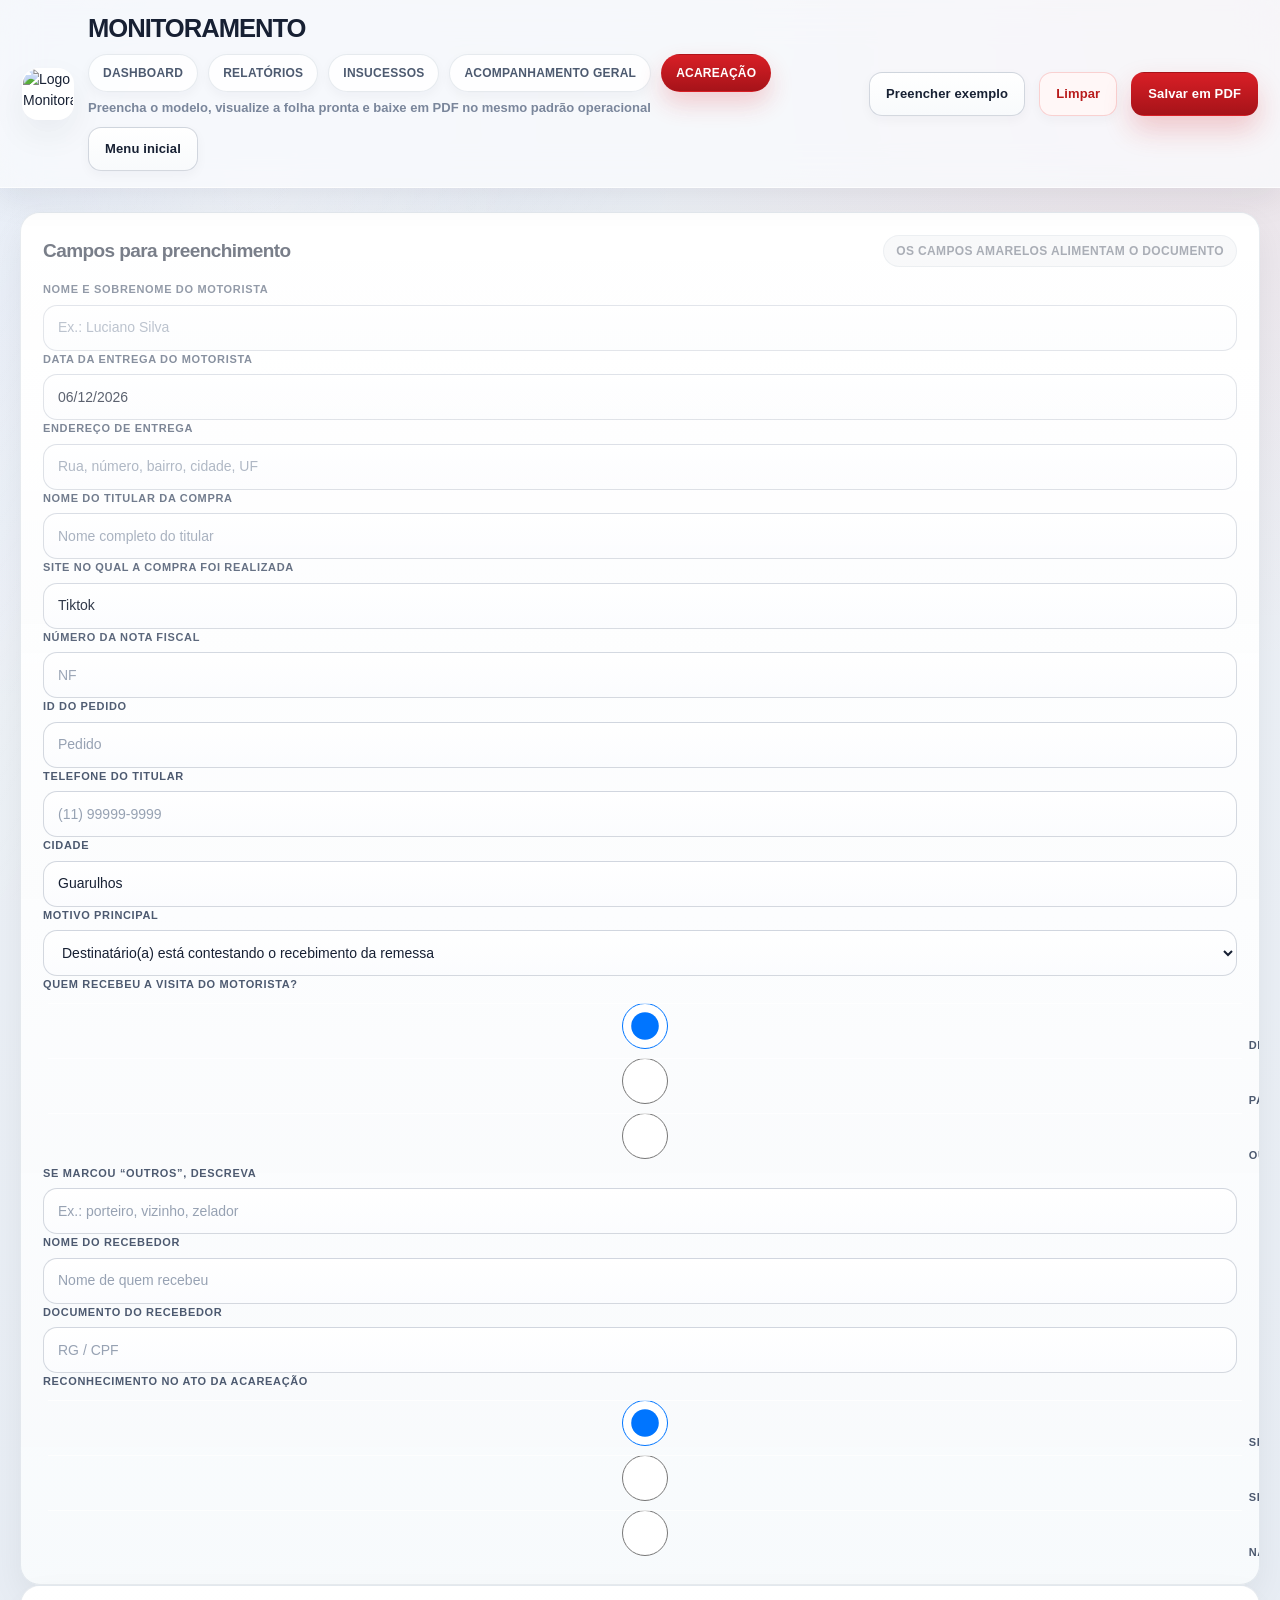
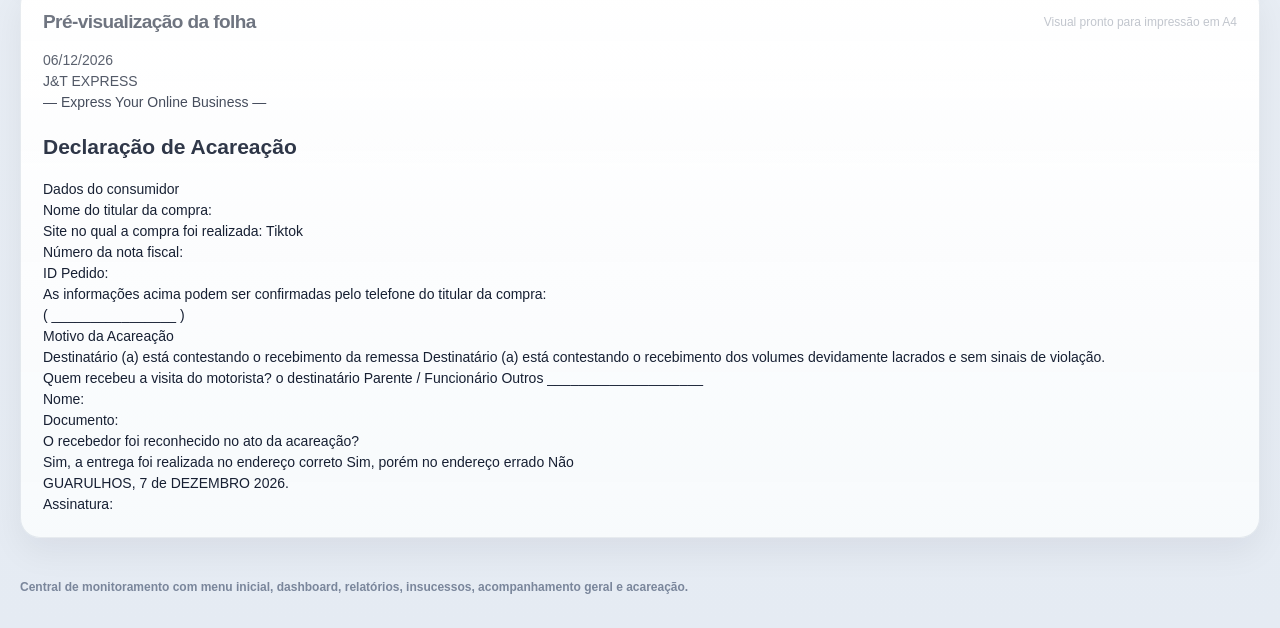
==== pages/acareacao.html @ 63361291 "Add files via upload" ====
<!DOCTYPE html>
<html lang="pt-BR">
<head>
  <meta charset="UTF-8" />
  <meta name="viewport" content="width=device-width, initial-scale=1.0" />
  <meta name="description" content="Preenchimento e exportação da declaração de acareação em PDF." />
  <title>Acareação | Monitoramento de Entregas SP</title>
  <link rel="stylesheet" href="../assets/css/style.css" />
  <script defer src="https://cdnjs.cloudflare.com/ajax/libs/html2canvas/1.4.1/html2canvas.min.js"></script>
  <script defer src="https://cdnjs.cloudflare.com/ajax/libs/jspdf/2.5.1/jspdf.umd.min.js"></script>
  <script defer src="../assets/js/core/config.js"></script>
  <script defer src="../assets/js/core/runtime.js"></script>
  <script defer src="../assets/js/modules/acareacao.js"></script>
</head>
<body data-page="acareacao">
  <header class="topbar">
    <div class="topbar-left brand-media">
      <img src="../assets/img/logo-monitoramento.png" alt="Logo Monitoramento" class="brand-logo-img" />
      <div>
        <h1 class="page-title">MONITORAMENTO</h1>
        <div class="tabs">
          <a href="./dashboard.html" class="tab-btn">Dashboard</a>
          <a href="./relatorios.html" class="tab-btn">Relatórios</a>
          <a href="./insucessos.html" class="tab-btn">Insucessos</a>
          <a href="./acompanhamento-geral.html" class="tab-btn">Acompanhamento Geral</a>
          <a href="./acareacao.html" class="tab-btn active">Acareação</a>
        </div>
        <p class="page-subtitle">Preencha o modelo, visualize a folha pronta e baixe em PDF no mesmo padrão operacional</p>
        <div class="header-quick-links"><a href="../index.html" class="btn-secondary header-home-link">Menu inicial</a></div>
      </div>
    </div>

    <div class="topbar-right">
      <button id="fillExampleBtn" class="btn-secondary" type="button">Preencher exemplo</button>
      <button id="clearAcareacaoBtn" class="btn-secondary btn-danger-soft" type="button">Limpar</button>
      <button id="savePdfBtn" class="btn-primary" type="button">Salvar em PDF</button>
    </div>
  </header>

  <main class="container acareacao-layout">
    <section class="card acareacao-form-card">
      <div class="section-header">
        <h3>Campos para preenchimento</h3>
        <span class="badge badge-neutral">Os campos amarelos alimentam o documento</span>
      </div>
      <div id="appMessage" class="message-box" aria-live="polite"></div>

      <div class="acareacao-form-grid">
        <div class="field-inline field-block">
          <label for="motoristaNome">Nome e sobrenome do motorista</label>
          <input id="motoristaNome" type="text" placeholder="Ex.: Luciano Silva" />
        </div>

        <div class="field-inline field-block">
          <label for="dataEntrega">Data da entrega do motorista</label>
          <input id="dataEntrega" type="text" placeholder="Ex.: 20/04/2026" inputmode="numeric" />
        </div>

        <div class="field-inline field-block field-span-2">
          <label for="enderecoEntrega">Endereço de entrega</label>
          <input id="enderecoEntrega" type="text" placeholder="Rua, número, bairro, cidade, UF" />
        </div>

        <div class="field-inline field-block field-span-2">
          <label for="titularCompra">Nome do titular da compra</label>
          <input id="titularCompra" type="text" placeholder="Nome completo do titular" />
        </div>

        <div class="field-inline field-block field-span-2">
          <label for="siteCompra">Site no qual a compra foi realizada</label>
          <input id="siteCompra" type="text" value="Tiktok" placeholder="Ex.: shein.com / mercado livre / site próprio" />
        </div>

        <div class="field-inline field-block">
          <label for="notaFiscal">Número da nota fiscal</label>
          <input id="notaFiscal" type="text" placeholder="NF" />
        </div>

        <div class="field-inline field-block">
          <label for="idPedido">ID do pedido</label>
          <input id="idPedido" type="text" placeholder="Pedido" />
        </div>

        <div class="field-inline field-block">
          <label for="telefoneTitular">Telefone do titular</label>
          <input id="telefoneTitular" type="text" placeholder="(11) 99999-9999" />
        </div>

        <div class="field-inline field-block">
          <label for="cidade">Cidade</label>
          <input id="cidade" type="text" value="Guarulhos" />
        </div>

        <div class="field-inline field-block">
          <label for="motivoPrincipal">Motivo principal</label>
          <select id="motivoPrincipal">
            <option value="contestando-remessa">Destinatário(a) está contestando o recebimento da remessa</option>
            <option value="contestando-lacre">Destinatário(a) está contestando o recebimento dos volumes devidamente lacrados e sem sinais de violação</option>
          </select>
        </div>

        <div class="field-inline field-block field-span-2">
          <label for="quemRecebeu">Quem recebeu a visita do motorista?</label>
          <div class="choice-row">
            <label><input type="radio" name="quemRecebeu" value="destinatario" checked /> Destinatário</label>
            <label><input type="radio" name="quemRecebeu" value="parente-funcionario" /> Parente / Funcionário</label>
            <label><input type="radio" name="quemRecebeu" value="outros" /> Outros</label>
          </div>
        </div>

        <div class="field-inline field-block field-span-2">
          <label for="outrosRecebedor">Se marcou “Outros”, descreva</label>
          <input id="outrosRecebedor" type="text" placeholder="Ex.: porteiro, vizinho, zelador" />
        </div>

        <div class="field-inline field-block">
          <label for="recebedorNome">Nome do recebedor</label>
          <input id="recebedorNome" type="text" placeholder="Nome de quem recebeu" />
        </div>

        <div class="field-inline field-block">
          <label for="recebedorDocumento">Documento do recebedor</label>
          <input id="recebedorDocumento" type="text" placeholder="RG / CPF" />
        </div>

        <div class="field-inline field-block field-span-2">
          <label for="reconhecimento">Reconhecimento no ato da acareação</label>
          <div class="choice-row choice-row-stacked">
            <label><input type="radio" name="reconhecimento" value="endereco-correto" checked /> Sim, a entrega foi realizada no endereço correto</label>
            <label><input type="radio" name="reconhecimento" value="endereco-errado" /> Sim, porém no endereço errado</label>
            <label><input type="radio" name="reconhecimento" value="nao" /> Não</label>
          </div>
        </div>
      </div>
    </section>

    <section class="card acareacao-preview-card">
      <div class="section-header">
        <h3>Pré-visualização da folha</h3>
        <span class="text-soft">Visual pronto para impressão em A4</span>
      </div>

      <div class="acareacao-sheet-wrap">
        <div id="acareacaoPrintArea" class="acareacao-print-area">
          <div class="ac-top-strip">
            <div class="ac-top-left">
              <div class="ac-top-driver-line">
                <span id="previewMotoristaNome">&nbsp;</span>
              </div>
              <div class="ac-top-date">
                <span id="previewDataEntrega">&nbsp;</span>
              </div>
            </div>

            <div class="ac-top-right">
              <div class="ac-top-address-line">
                <span id="previewEnderecoEntrega">&nbsp;</span>
              </div>
            </div>
          </div>

          <article id="acareacaoSheet" class="acareacao-sheet">
            <div class="jt-brand-sheet">
              <div class="jt-logo-line">J&amp;T <span>EXPRESS</span></div>
              <div class="jt-tagline">— Express Your Online Business —</div>
            </div>

            <h2 class="sheet-title">Declaração de Acareação</h2>

            <section class="sheet-block">
              <div class="sheet-block-title">Dados do consumidor</div>

              <div class="sheet-row fill-row">
                <span class="label">Nome do titular da compra:</span>
                <span class="fill-value" id="previewTitularCompra"></span>
              </div>

              <div class="sheet-row fill-row">
                <span class="label">Site no qual a compra foi realizada:</span>
                <span class="fill-value" id="previewSiteCompra"></span>
              </div>

              <div class="sheet-row split-row">
                <div class="split-item fill-row compact-row">
                  <span class="label">Número da nota fiscal:</span>
                  <span class="fill-value" id="previewNotaFiscal"></span>
                </div>
                <div class="split-item fill-row compact-row">
                  <span class="label">ID Pedido:</span>
                  <span class="fill-value" id="previewIdPedido"></span>
                </div>
              </div>

              <div class="sheet-row phone-block">
                <div class="label">As informações acima podem ser confirmadas pelo telefone do titular da compra:</div>
                <div class="phone-line">( <span id="previewTelefoneTitular"></span> )</div>
              </div>
            </section>

            <section class="sheet-block">
              <div class="sheet-block-title">Motivo da Acareação</div>

              <label class="sheet-checkline"><span class="sheet-checkbox" id="checkMotivoRemessa"></span> Destinatário (a) está contestando o recebimento da remessa</label>
              <label class="sheet-checkline"><span class="sheet-checkbox" id="checkMotivoLacre"></span> Destinatário (a) está contestando o recebimento dos volumes devidamente lacrados e sem sinais de violação.</label>

              <div class="sheet-row who-row">
                <span class="label">Quem recebeu a visita do motorista?</span>
                <label class="inline-option"><span class="sheet-checkbox" id="checkDestinatario"></span> o destinatário</label>
                <label class="inline-option"><span class="sheet-checkbox" id="checkParente"></span> Parente / Funcionário</label>
                <label class="inline-option"><span class="sheet-checkbox" id="checkOutros"></span> Outros</label>
                <span class="inline-fill" id="previewOutrosRecebedor"></span>
              </div>

              <div class="sheet-row split-row split-row-wide">
                <div class="split-item fill-row compact-row">
                  <span class="label strong">Nome:</span>
                  <span class="fill-value" id="previewRecebedorNome"></span>
                </div>
                <div class="split-item fill-row compact-row">
                  <span class="label strong">Documento:</span>
                  <span class="fill-value" id="previewRecebedorDocumento"></span>
                </div>
              </div>

              <div class="sheet-row recognize-row">
                <div class="label">O recebedor foi reconhecido no ato da acareação?</div>
                <div class="recognize-options">
                  <label class="inline-option"><span class="sheet-checkbox" id="checkReconhecidoCorreto"></span> Sim, a entrega foi realizada no endereço correto</label>
                  <label class="inline-option"><span class="sheet-checkbox" id="checkReconhecidoErrado"></span> Sim, porém no endereço errado</label>
                  <label class="inline-option"><span class="sheet-checkbox" id="checkReconhecidoNao"></span> Não</label>
                </div>
              </div>
            </section>

            <section class="sheet-date-sign-block">
              <div class="date-row-main">
                <span id="previewCidade">GUARULHOS</span>, <span id="previewDia"></span> de <span id="previewMes"></span> <span id="previewAno"></span>.
              </div>
            </section>

            <section class="sheet-signature-block">
              <div class="label strong">Assinatura:</div>
              <div class="signature-space"></div>
            </section>
          </article>
        </div>
      </div>
    </section>
  </main>

  <div class="page-shell-footer">Central de monitoramento com menu inicial, dashboard, relatórios, insucessos, acompanhamento geral e acareação.</div>
</body>
</html>
---- assets/css/style.css ----
:root {
  color-scheme: light;

  --bg-app: #eef2f7;
  --bg-app-deep: #e5ebf3;
  --bg-surface: rgba(255, 255, 255, 0.96);
  --bg-surface-strong: #ffffff;
  --bg-soft: #f6f8fb;
  --bg-soft-alt: #edf2f7;
  --bg-hover: #fff5f5;

  --red: #d81f26;
  --red-dark: #a61319;
  --red-soft: #fff3f4;
  --red-line: rgba(216, 31, 38, 0.18);

  --green: #16a34a;
  --green-dark: #166534;
  --green-soft: #eefbf3;

  --yellow: #f59e0b;
  --yellow-dark: #b45309;
  --yellow-soft: #fff8e8;

  --blue: #2563eb;
  --blue-dark: #1d4ed8;
  --blue-soft: #eff6ff;

  --text: #172033;
  --text-soft: #4d5a70;
  --text-muted: #7a869b;
  --text-strong: #273244;

  --border: rgba(148, 163, 184, 0.22);
  --border-strong: rgba(100, 116, 139, 0.28);
  --border-soft: rgba(148, 163, 184, 0.16);
  --border-table: rgba(226, 232, 240, 0.9);

  --ok: #16a34a;
  --warn: #d97706;
  --bad: #dc2626;

  --shadow-xs: 0 4px 12px rgba(15, 23, 42, 0.04);
  --shadow-sm: 0 14px 34px rgba(15, 23, 42, 0.06);
  --shadow-md: 0 24px 48px rgba(15, 23, 42, 0.10);
  --shadow-lg: 0 34px 72px rgba(15, 23, 42, 0.14);

  --radius-xs: 10px;
  --radius-sm: 14px;
  --radius: 20px;
  --radius-lg: 28px;

  --space: 8px;

  --font-body: "Segoe UI Variable Text", "Aptos", "Segoe UI", sans-serif;
  --font-display: "Bahnschrift SemiBold", "Segoe UI Variable Display", "Segoe UI", sans-serif;
}

*,
*::before,
*::after {
  box-sizing: border-box;
}

html,
body {
  margin: 0;
  padding: 0;
  min-height: 100%;
}

html {
  scroll-behavior: smooth;
}

body {
  position: relative;
  font-family: var(--font-body);
  color: var(--text);
  font-size: 14px;
  line-height: 1.5;
  text-rendering: optimizeLegibility;
  -webkit-font-smoothing: antialiased;
  background:
    radial-gradient(circle at top left, rgba(37, 99, 235, 0.06), transparent 28%),
    radial-gradient(circle at top right, rgba(216, 31, 38, 0.08), transparent 26%),
    linear-gradient(180deg, var(--bg-app) 0%, var(--bg-app-deep) 100%);
}

body::before {
  content: "";
  position: fixed;
  inset: 0;
  pointer-events: none;
  background:
    linear-gradient(120deg, rgba(255, 255, 255, 0.22), transparent 42%),
    radial-gradient(circle at 20% 20%, rgba(255, 255, 255, 0.35), transparent 20%);
  opacity: 0.9;
}

::selection {
  background: rgba(216, 31, 38, 0.16);
  color: var(--text);
}

img,
canvas {
  display: block;
  max-width: 100%;
}

a {
  color: inherit;
}

button,
input,
select {
  font: inherit;
}

button {
  -webkit-tap-highlight-color: transparent;
}

input[type="checkbox"] {
  accent-color: var(--red);
}

[hidden] {
  display: none !important;
}

.container {
  position: relative;
  z-index: 1;
  max-width: 1560px;
  margin: 0 auto;
  padding: 24px 20px 40px;
}

.topbar {
  position: sticky;
  top: 0;
  z-index: 50;
  display: flex;
  align-items: center;
  justify-content: space-between;
  gap: 20px;
  padding: 16px 22px;
  border-bottom: 1px solid rgba(255, 255, 255, 0.7);
  background: rgba(248, 250, 252, 0.84);
  backdrop-filter: blur(18px) saturate(150%);
  box-shadow: 0 10px 32px rgba(15, 23, 42, 0.08);
}

.topbar-left,
.topbar-right {
  display: flex;
  align-items: center;
  gap: 14px;
}

.topbar-right {
  flex-wrap: wrap;
  justify-content: flex-end;
}

.brand-mark {
  position: relative;
  isolation: isolate;
  width: 48px;
  height: 48px;
  border-radius: 16px;
  background: linear-gradient(145deg, #ef4444 0%, var(--red) 58%, var(--red-dark) 100%);
  box-shadow:
    inset 0 1px 0 rgba(255, 255, 255, 0.38),
    0 14px 28px rgba(216, 31, 38, 0.20);
}

.brand-mark.small {
  width: 40px;
  height: 40px;
  border-radius: 13px;
}

.brand-mark::before {
  content: "";
  position: absolute;
  inset: 7px;
  border-radius: inherit;
  background: linear-gradient(180deg, rgba(255, 255, 255, 0.34), rgba(255, 255, 255, 0.02));
}

.brand-mark::after {
  content: "";
  position: absolute;
  top: 8px;
  bottom: 8px;
  left: 50%;
  width: 2px;
  transform: translateX(-50%);
  border-radius: 999px;
  background: rgba(255, 255, 255, 0.9);
  box-shadow:
    -8px 0 0 rgba(255, 255, 255, 0.32),
    8px 0 0 rgba(255, 255, 255, 0.32);
}

.page-title {
  margin: 0;
  font-family: var(--font-display);
  font-size: clamp(24px, 2vw, 30px);
  line-height: 1;
  font-weight: 900;
  letter-spacing: -0.04em;
}

.page-subtitle {
  margin: 6px 0 0;
  color: var(--text-muted);
  font-size: 13px;
  font-weight: 600;
}

.tabs {
  display: flex;
  flex-wrap: wrap;
  gap: 10px;
  margin-top: 12px;
}

.tab-btn {
  display: inline-flex;
  align-items: center;
  justify-content: center;
  min-height: 38px;
  padding: 8px 14px;
  border: 1px solid var(--border);
  border-radius: 999px;
  background: rgba(255, 255, 255, 0.76);
  box-shadow: var(--shadow-xs);
  color: var(--text-soft);
  cursor: pointer;
  font-size: 12px;
  font-weight: 900;
  letter-spacing: 0.02em;
  text-decoration: none;
  text-transform: uppercase;
  transition:
    transform 0.18s ease,
    border-color 0.18s ease,
    box-shadow 0.18s ease,
    background 0.18s ease,
    color 0.18s ease;
}

.tab-btn:hover {
  transform: translateY(-1px);
  border-color: rgba(216, 31, 38, 0.2);
  background: var(--red-soft);
  color: var(--red-dark);
}

.tab-btn.active {
  border-color: rgba(216, 31, 38, 0.18);
  background: linear-gradient(180deg, var(--red) 0%, var(--red-dark) 100%);
  box-shadow: 0 12px 24px rgba(216, 31, 38, 0.20);
  color: #ffffff;
}

.card {
  position: relative;
  overflow: hidden;
  background: linear-gradient(180deg, rgba(255, 255, 255, 0.98) 0%, rgba(248, 250, 252, 0.96) 100%);
  border: 1px solid var(--border);
  border-radius: var(--radius);
  padding: 22px;
  box-shadow: var(--shadow-sm);
}

.card::before {
  content: "";
  position: absolute;
  inset: 0;
  pointer-events: none;
  background: linear-gradient(180deg, rgba(255, 255, 255, 0.46), transparent 38%);
}

.hero-bar {
  position: relative;
  display: flex;
  align-items: center;
  justify-content: space-between;
  gap: 20px;
  margin-bottom: 22px;
  padding: 28px;
  border: 1px solid rgba(216, 31, 38, 0.14);
  border-radius: var(--radius-lg);
  background:
    radial-gradient(circle at top right, rgba(216, 31, 38, 0.10), transparent 28%),
    linear-gradient(135deg, rgba(255, 255, 255, 0.98) 0%, rgba(255, 247, 247, 0.96) 48%, rgba(248, 250, 252, 0.96) 100%);
  box-shadow: var(--shadow-md);
}

.hero-bar::after {
  content: "";
  position: absolute;
  inset: auto 28px 0;
  height: 1px;
  background: linear-gradient(90deg, transparent 0%, rgba(216, 31, 38, 0.16) 30%, rgba(37, 99, 235, 0.16) 70%, transparent 100%);
}

.hero-bar h2 {
  margin: 0;
  font-family: var(--font-display);
  font-size: clamp(28px, 2.6vw, 38px);
  line-height: 0.98;
  letter-spacing: -0.05em;
}

.hero-bar p {
  max-width: 720px;
  margin: 8px 0 0;
  color: var(--text-soft);
  font-size: 15px;
}

.hero-meta {
  display: flex;
  flex-wrap: wrap;
  justify-content: flex-end;
  gap: 10px;
}

.hero-tag {
  display: inline-flex;
  align-items: center;
  min-height: 42px;
  padding: 10px 14px;
  border-radius: 999px;
  border: 1px solid rgba(216, 31, 38, 0.14);
  background: rgba(255, 255, 255, 0.82);
  box-shadow: inset 0 1px 0 rgba(255, 255, 255, 0.8);
  color: var(--red-dark);
  font-size: 12px;
  font-weight: 900;
  letter-spacing: 0.02em;
}

.section-header {
  display: flex;
  align-items: center;
  justify-content: space-between;
  gap: 12px;
  margin-bottom: 14px;
}

.section-header h3 {
  margin: 0;
  font-family: var(--font-display);
  font-size: 19px;
  font-weight: 900;
  letter-spacing: -0.03em;
}

.text-soft {
  color: var(--text-muted);
}

input,
select {
  min-height: 46px;
  width: 100%;
  padding: 11px 14px;
  border: 1px solid var(--border-strong);
  border-radius: var(--radius-sm);
  background: linear-gradient(180deg, #ffffff 0%, #fbfcfe 100%);
  box-shadow: inset 0 1px 0 rgba(255, 255, 255, 0.78);
  color: var(--text);
  outline: none;
  transition:
    border-color 0.18s ease,
    box-shadow 0.18s ease,
    background 0.18s ease,
    transform 0.18s ease;
}

input::placeholder {
  color: #97a2b3;
}

input:hover,
select:hover {
  border-color: rgba(216, 31, 38, 0.18);
}

input:focus,
select:focus,
input:focus-visible,
select:focus-visible {
  border-color: rgba(216, 31, 38, 0.42);
  box-shadow:
    0 0 0 4px rgba(216, 31, 38, 0.08),
    0 10px 24px rgba(216, 31, 38, 0.10);
  background: #ffffff;
}

.btn-primary,
.btn-secondary,
.search-btn {
  display: inline-flex;
  align-items: center;
  justify-content: center;
  min-height: 44px;
  padding: 10px 16px;
  border-radius: 13px;
  cursor: pointer;
  font-size: 13px;
  font-weight: 900;
  letter-spacing: 0.01em;
  text-decoration: none;
  white-space: nowrap;
  transition:
    transform 0.18s ease,
    box-shadow 0.18s ease,
    border-color 0.18s ease,
    background 0.18s ease,
    color 0.18s ease,
    filter 0.18s ease;
}

.btn-primary {
  border: 1px solid transparent;
  color: #ffffff;
  background: linear-gradient(180deg, var(--red) 0%, var(--red-dark) 100%);
  box-shadow: 0 14px 28px rgba(216, 31, 38, 0.22);
}

.btn-primary:hover {
  transform: translateY(-1px);
  filter: brightness(1.03);
  box-shadow: 0 18px 34px rgba(216, 31, 38, 0.24);
}

.btn-secondary,
.search-btn {
  border: 1px solid var(--border-strong);
  background: linear-gradient(180deg, #ffffff 0%, #f8fafc 100%);
  box-shadow: var(--shadow-xs);
  color: var(--text);
}

.btn-secondary:hover,
.search-btn:hover {
  transform: translateY(-1px);
  border-color: rgba(216, 31, 38, 0.2);
  background: linear-gradient(180deg, #fff8f8 0%, #fff1f2 100%);
  color: var(--red-dark);
  box-shadow: 0 14px 26px rgba(216, 31, 38, 0.10);
}

.btn-primary:active,
.btn-secondary:active,
.search-btn:active {
  transform: translateY(0);
}

.btn-primary:focus-visible,
.btn-secondary:focus-visible,
.search-btn:focus-visible {
  outline: none;
  box-shadow:
    0 0 0 4px rgba(216, 31, 38, 0.10),
    0 14px 26px rgba(15, 23, 42, 0.10);
}

.btn-primary:disabled,
.btn-secondary:disabled,
.search-btn:disabled {
  cursor: not-allowed;
  opacity: 0.55;
  transform: none;
  box-shadow: none;
}

.search-btn {
  min-width: 108px;
  margin-left: -1px;
  border-radius: 0 var(--radius-sm) var(--radius-sm) 0;
}

#searchInput {
  min-width: 300px;
  border-radius: var(--radius-sm) 0 0 var(--radius-sm);
}

.import-status-card {
  margin-bottom: 20px;
}

.message-box {
  display: flex;
  align-items: center;
  min-height: 50px;
  margin-top: 16px;
  padding: 12px 14px;
  border-radius: 14px;
  border: 1px solid transparent;
  background: transparent;
  font-size: 13px;
  font-weight: 800;
  line-height: 1.4;
}

.message-box:empty {
  display: none;
}

.message-box.is-info {
  color: var(--blue-dark);
  background: rgba(37, 99, 235, 0.08);
  border-color: rgba(37, 99, 235, 0.14);
}

.message-box.is-success {
  color: var(--green-dark);
  background: rgba(22, 163, 74, 0.08);
  border-color: rgba(22, 163, 74, 0.14);
}

.message-box.is-warning {
  color: var(--yellow-dark);
  background: rgba(245, 158, 11, 0.10);
  border-color: rgba(245, 158, 11, 0.18);
}

.message-box.is-error {
  color: #b91c1c;
  background: rgba(239, 68, 68, 0.08);
  border-color: rgba(239, 68, 68, 0.16);
}

.badge {
  display: inline-flex;
  align-items: center;
  gap: 8px;
  min-height: 30px;
  border-radius: 999px;
  padding: 7px 12px;
  font-size: 11px;
  font-weight: 900;
  letter-spacing: 0.03em;
  text-transform: uppercase;
}

.badge-neutral {
  color: var(--text-soft);
  background: rgba(248, 250, 252, 0.92);
  border: 1px solid var(--border);
}

.control-bar {
  display: flex;
  align-items: flex-start;
  justify-content: space-between;
  gap: 18px;
  margin-bottom: 22px;
  padding: 18px;
}

.offline-controls {
  border-color: rgba(216, 31, 38, 0.12);
  background:
    linear-gradient(180deg, rgba(255, 255, 255, 0.98) 0%, rgba(247, 249, 252, 0.96) 100%);
}

.control-left,
.control-center,
.control-right {
  display: flex;
  align-items: flex-end;
  gap: 12px;
}

.control-left {
  flex-wrap: wrap;
  flex: 1 1 auto;
}

.control-center {
  flex: 0 1 460px;
  justify-content: center;
}

.control-right {
  flex: 0 1 auto;
  justify-content: flex-end;
  flex-wrap: wrap;
}

.control-right-wrap {
  align-items: flex-start;
}

.field-inline {
  display: flex;
  flex-direction: column;
  align-items: stretch;
  gap: 7px;
  min-width: 126px;
}

.field-inline label {
  white-space: nowrap;
  color: var(--text-soft);
  font-size: 11px;
  font-weight: 900;
  letter-spacing: 0.06em;
  text-transform: uppercase;
}

.field-inline button,
.field-inline select,
.field-inline input {
  width: 100%;
}

.download-panel {
  position: relative;
  display: flex;
  flex-direction: column;
  gap: 8px;
}

.download-list {
  position: absolute;
  top: calc(100% + 10px);
  right: 0;
  z-index: 15;
  min-width: 280px;
  padding: 14px;
  border: 1px solid var(--border);
  border-radius: 18px;
  background: rgba(255, 255, 255, 0.98);
  backdrop-filter: blur(14px);
  box-shadow: var(--shadow-md);
}

.download-list > label {
  display: flex;
  align-items: center;
  gap: 10px;
  color: var(--text-soft);
  font-size: 12px;
  font-weight: 800;
}

.download-items {
  max-height: 220px;
  overflow: auto;
  margin: 12px 0;
  padding-right: 4px;
}

.download-items label {
  display: flex;
  align-items: center;
  gap: 10px;
  padding: 9px 8px;
  border-radius: 12px;
  color: var(--text);
  font-size: 13px;
  font-weight: 700;
  transition: background 0.16s ease;
}

.download-items label:hover {
  background: var(--bg-soft);
}

.empty-state {
  display: grid;
  place-items: center;
  text-align: center;
  padding: 56px 24px;
  margin-bottom: 24px;
  border: 1px dashed rgba(100, 116, 139, 0.32);
  border-radius: var(--radius-lg);
  background:
    radial-gradient(circle at top, rgba(216, 31, 38, 0.06), transparent 22%),
    linear-gradient(180deg, rgba(255, 255, 255, 0.98) 0%, rgba(249, 250, 251, 0.96) 100%);
  color: var(--text-muted);
}

.empty-state h3 {
  margin: 0 0 10px;
  font-family: var(--font-display);
  color: var(--text);
  font-size: 24px;
  letter-spacing: -0.03em;
}

.empty-state p {
  max-width: 620px;
  margin: 0;
  font-size: 14px;
}

.dashboards-list {
  display: grid;
  grid-template-columns: repeat(1, minmax(0, 1fr));
  gap: 26px;
  align-items: start;
}

.capture-container {
  position: relative;
  width: 100%;
  max-width: 840px;
  margin: 0 auto;
  border: 1px solid var(--border);
  border-radius: 24px;
  background: #ffffff;
  box-shadow: var(--shadow-sm);
  overflow: hidden;
  transition:
    transform 0.2s ease,
    box-shadow 0.2s ease,
    border-color 0.2s ease;
}

.capture-container::before {
  content: "";
  position: absolute;
  inset: 0 0 auto;
  height: 4px;
  background: linear-gradient(
    90deg,
    rgba(37, 99, 235, 0.22) 0%,
    rgba(22, 163, 74, 0.22) 40%,
    rgba(216, 31, 38, 0.22) 100%
  );
}

.capture-container:hover {
  transform: translateY(-1px);
  box-shadow: var(--shadow-md);
}

.capture-container.critical {
  border-color: rgba(239, 68, 68, 0.20);
  box-shadow: 0 18px 36px rgba(239, 68, 68, 0.06);
}

.capture-container.critical::before {
  background: linear-gradient(90deg, rgba(248, 113, 113, 0.85) 0%, rgba(220, 38, 38, 0.82) 100%);
}

.capture-body {
  padding: 20px 20px 18px;
  background: #ffffff;
}

.capture-header {
  display: flex;
  justify-content: space-between;
  align-items: flex-end;
  gap: 12px;
  margin-bottom: 18px;
  padding-bottom: 15px;
  border-bottom: 1px solid rgba(148, 163, 184, 0.18);
}

.capture-header-top {
  display: grid;
  grid-template-columns: minmax(0, 1fr) 150px auto;
  align-items: center;
  gap: 18px;
}

.header-left {
  min-width: 0;
}

.header-center-logo {
  display: flex;
  align-items: center;
  justify-content: center;
}

.header-logo-image {
  width: 100%;
  max-width: 140px;
  height: auto;
  object-fit: contain;
  filter: none;
}

.header-right {
  display: flex;
  flex-direction: column;
  align-items: flex-end;
  justify-content: center;
  gap: 10px;
  min-width: 220px;
}

.base-name-label {
  font-size: 10px;
  font-weight: 900;
  letter-spacing: 0.12em;
  text-transform: uppercase;
  color: var(--text-muted);
}

.base-name-value {
  margin: 6px 0 4px;
  font-family: var(--font-display);
  font-size: clamp(24px, 2vw, 30px);
  line-height: 1.02;
  font-weight: 900;
  letter-spacing: -0.05em;
  word-break: break-word;
  color: var(--text-strong);
}

.base-meta {
  text-align: right;
}

.report-date {
  margin: 0;
  color: var(--text-muted);
  font-size: 12px;
  font-weight: 700;
  text-align: right;
  line-height: 1.35;
}

.eficacia-pill,
.status-ok,
.status-warn,
.status-bad {
  display: inline-flex;
  align-items: center;
  justify-content: center;
  min-width: 104px;
  padding: 8px 13px;
  border-radius: 999px;
  border: 1px solid transparent;
  font-size: 12px;
  font-weight: 900;
  letter-spacing: 0.03em;
  text-transform: uppercase;
}

.header-right .eficacia-pill,
.header-right .status-ok,
.header-right .status-warn,
.header-right .status-bad {
  align-self: flex-end;
}

.eficacia-pill {
  background: #ffffff;
  color: var(--text-soft);
  border-color: var(--border);
}

.status-ok {
  background: rgba(22, 163, 74, 0.10);
  color: var(--ok);
  border-color: rgba(22, 163, 74, 0.18);
}

.status-warn {
  background: rgba(245, 158, 11, 0.12);
  color: var(--warn);
  border-color: rgba(245, 158, 11, 0.20);
}

.status-bad {
  background: rgba(239, 68, 68, 0.12);
  color: var(--bad);
  border-color: rgba(239, 68, 68, 0.20);
}

.kpi-grid {
  display: grid;
  grid-template-columns: repeat(4, minmax(0, 1fr));
  gap: 12px;
  margin-bottom: 14px;
}

.kpi-card {
  padding: 16px;
  border: 1px solid var(--border);
  border-radius: 18px;
  background: #ffffff;
  box-shadow: none;
}

.kpi-card::after {
  content: none;
}

.kpi-card small {
  display: block;
  margin-bottom: 10px;
  color: var(--text-muted);
  font-size: 11px;
  font-weight: 900;
  letter-spacing: 0.05em;
  text-transform: uppercase;
}

.kpi-value {
  font-family: var(--font-display);
  font-size: clamp(26px, 2vw, 32px);
  line-height: 1;
  font-weight: 900;
  letter-spacing: -0.05em;
}

.kpi-success {
  background: rgba(22, 163, 74, 0.06);
  border-color: rgba(22, 163, 74, 0.16);
}

.kpi-success .kpi-value {
  color: var(--green-dark);
}

.kpi-warning {
  background: rgba(245, 158, 11, 0.08);
  border-color: rgba(245, 158, 11, 0.18);
}

.kpi-warning .kpi-value {
  color: var(--yellow-dark);
}

.kpi-danger {
  background: rgba(239, 68, 68, 0.06);
  border-color: rgba(239, 68, 68, 0.16);
}

.kpi-danger .kpi-value {
  color: #b91c1c;
}

.kpi-info {
  background: rgba(37, 99, 235, 0.06);
  border-color: rgba(37, 99, 235, 0.16);
}

.kpi-info .kpi-value {
  color: var(--blue-dark);
}

.mini-info-row {
  display: flex;
  flex-wrap: wrap;
  gap: 8px;
  margin-bottom: 16px;
}

.mini-info-pill {
  display: inline-flex;
  align-items: center;
  gap: 6px;
  padding: 9px 12px;
  border: 1px solid var(--border);
  border-radius: 999px;
  background: #ffffff;
  color: var(--text-soft);
  font-size: 12px;
  font-weight: 800;
}

.driver-section {
  margin-top: 12px;
  padding-top: 14px;
  border-top: 1px solid rgba(148, 163, 184, 0.18);
}

.driver-section-header {
  display: flex;
  align-items: center;
  justify-content: space-between;
  gap: 10px;
  margin-bottom: 12px;
}

.driver-section-title {
  font-size: 16px;
  font-weight: 900;
  color: var(--text);
  letter-spacing: -0.02em;
}

.driver-section-count {
  color: var(--text-muted);
  font-size: 12px;
  font-weight: 800;
}

.driver-empty {
  padding: 15px;
  border: 1px dashed rgba(100, 116, 139, 0.28);
  border-radius: 16px;
  background: linear-gradient(180deg, rgba(248, 250, 252, 0.96) 0%, rgba(244, 247, 250, 0.96) 100%);
  color: var(--text-muted);
}

.driver-section.collapsed .driver-table-wrap {
  display: none;
}

.driver-collapsed-note {
  padding: 12px 14px;
  border: 1px dashed rgba(216, 31, 38, 0.22);
  border-radius: 14px;
  background: #fff7f7;
  color: var(--red-dark);
  font-size: 12px;
  font-weight: 800;
}

.driver-table-wrap,
.table-scroll {
  overflow: auto;
  max-width: 100%;
  border: 1px solid rgba(148, 163, 184, 0.16);
  border-radius: 16px;
  background: #ffffff;
}

table {
  width: 100%;
  border-collapse: collapse;
  background: transparent;
}

th,
td {
  padding: 11px 10px;
  text-align: left;
  border-top: 1px solid var(--border-table);
  color: var(--text);
  font-size: 13px;
  font-weight: 650;
  vertical-align: top;
}

thead th {
  position: sticky;
  top: 0;
  z-index: 1;
  background: linear-gradient(180deg, #ffffff 0%, #f8fafc 100%);
  border-top: none;
  border-bottom: 1px solid var(--border);
  font-size: 11px;
  font-weight: 900;
  letter-spacing: 0.06em;
  text-transform: uppercase;
}

tbody tr {
  transition: background 0.16s ease;
}

tbody tr:nth-child(even) {
  background: rgba(248, 250, 252, 0.55);
}

tbody tr:hover {
  background: var(--bg-hover);
}

.driver-table {
  width: 100%;
  min-width: 0;
  table-layout: fixed;
}

.driver-table th,
.driver-table td {
  white-space: normal;
  overflow-wrap: anywhere;
  word-break: break-word;
}

.driver-table th:nth-child(1),
.driver-table td:nth-child(1) {
  width: 40%;
}

.driver-table th:nth-child(2),
.driver-table td:nth-child(2),
.driver-table th:nth-child(3),
.driver-table td:nth-child(3),
.driver-table th:nth-child(4),
.driver-table td:nth-child(4),
.driver-table th:nth-child(5),
.driver-table td:nth-child(5),
.driver-table th:nth-child(6),
.driver-table td:nth-child(6) {
  width: 12%;
}

.driver-name-cell {
  font-weight: 900;
  line-height: 1.35;
}

.t-right {
  text-align: right;
}

.text-success {
  color: var(--green-dark) !important;
}

.text-warning {
  color: var(--yellow-dark) !important;
}

.text-danger {
  color: #b91c1c !important;
}

.font-weight-bold {
  font-weight: 900 !important;
}

.action-area {
  display: flex;
  gap: 10px;
  justify-content: flex-end;
  padding: 0 20px 20px;
}

.general-bottom {
  margin-top: 30px;
}

.summary-grid {
  display: grid;
  grid-template-columns: repeat(6, minmax(0, 1fr));
  gap: 16px;
  margin-bottom: 22px;
}

.summary-card {
  padding: 18px;
  background: linear-gradient(180deg, rgba(255, 255, 255, 0.99) 0%, rgba(250, 251, 253, 0.98) 100%);
}

.summary-card h4 {
  margin: 0 0 12px;
  color: var(--text-muted);
  font-size: 11px;
  font-weight: 900;
  letter-spacing: 0.06em;
  text-transform: uppercase;
}

.summary-card strong {
  font-family: var(--font-display);
  font-size: clamp(28px, 2.2vw, 34px);
  line-height: 1;
  font-weight: 900;
  letter-spacing: -0.05em;
}

.overview-grid {
  display: grid;
  grid-template-columns: repeat(2, minmax(0, 1fr));
  gap: 20px;
  margin-bottom: 20px;
}

.chart-card {
  min-height: 372px;
}

.canvas-wrap {
  position: relative;
  min-height: 290px;
  padding-top: 6px;
}

.canvas-wrap canvas {
  width: 100% !important;
  height: 290px !important;
}

.full {
  width: 100%;
}

::-webkit-scrollbar {
  width: 10px;
  height: 10px;
}

::-webkit-scrollbar-track {
  background: rgba(226, 232, 240, 0.7);
  border-radius: 999px;
}

::-webkit-scrollbar-thumb {
  border: 2px solid rgba(226, 232, 240, 0.75);
  border-radius: 999px;
  background: rgba(148, 163, 184, 0.8);
}

::-webkit-scrollbar-thumb:hover {
  background: rgba(100, 116, 139, 0.9);
}

@media (max-width: 1320px) {
  .summary-grid {
    grid-template-columns: repeat(3, minmax(0, 1fr));
  }

  .kpi-grid {
    grid-template-columns: repeat(2, minmax(0, 1fr));
  }
}

@media (max-width: 1120px) {
  .control-bar {
    flex-direction: column;
    align-items: stretch;
  }

  .control-left,
  .control-center,
  .control-right {
    width: 100%;
    justify-content: flex-start;
    flex-wrap: wrap;
  }

  .control-center {
    flex-basis: auto;
  }

  #searchInput {
    min-width: 0;
    flex: 1 1 220px;
  }

  .download-list {
    position: static;
    min-width: 0;
    width: 100%;
  }
}

@media (max-width: 980px) {
  .overview-grid {
    grid-template-columns: 1fr;
  }

  .hero-bar,
  .topbar {
    flex-direction: column;
    align-items: flex-start;
  }

  .hero-meta {
    justify-content: flex-start;
  }

  .capture-container {
    max-width: 100%;
  }
}

@media (max-width: 860px) {
  .summary-grid {
    grid-template-columns: repeat(2, minmax(0, 1fr));
  }

  .capture-header-top {
    grid-template-columns: 1fr;
    align-items: flex-start;
  }

  .header-center-logo {
    justify-content: flex-start;
  }

  .header-right {
    align-items: flex-start;
    min-width: 0;
  }

  .report-date {
    text-align: left;
  }

  .header-right .eficacia-pill,
  .header-right .status-ok,
  .header-right .status-warn,
  .header-right .status-bad {
    align-self: flex-start;
  }

  .header-logo-image {
    max-width: 600px;
  }

  .action-area {
    flex-direction: column;
  }

  .action-area .btn-secondary {
    width: 100%;
  }

  .driver-section-header {
    flex-direction: column;
    align-items: flex-start;
  }
}

@media (max-width: 700px) {
  .container {
    padding-inline: 14px;
  }

  .topbar {
    padding: 14px 16px;
  }

  .card,
  .hero-bar {
    padding: 18px;
  }

  .search-btn {
    min-width: 0;
  }
}

@media (max-width: 620px) {
  .summary-grid,
  .kpi-grid {
    grid-template-columns: 1fr;
  }

  .field-inline {
    min-width: 0;
    width: 100%;
  }

  .field-inline label {
    white-space: normal;
  }

  .control-center {
    flex-direction: column;
    align-items: stretch;
  }

  #searchInput {
    width: 100%;
    border-radius: var(--radius-sm);
  }

  .search-btn {
    width: 100%;
    margin-left: 0;
    border-radius: var(--radius-sm);
  }

  .capture-body {
    padding: 16px 16px 14px;
  }

  .base-name-value {
    font-size: 22px;
  }

  .driver-table th,
  .driver-table td,
  th,
  td {
    padding: 9px 7px;
    font-size: 11px;
  }

  .kpi-value {
    font-size: 26px;
  }

  .mini-info-pill {
    width: 100%;
    justify-content: flex-start;
  }

  .hero-tag {
    width: 100%;
    justify-content: center;
  }
}

@media (prefers-reduced-motion: reduce) {
  html {
    scroll-behavior: auto;
  }

  *,
  *::before,
  *::after {
    animation-duration: 0.01ms !important;
    animation-iteration-count: 1 !important;
    transition-duration: 0.01ms !important;
  }
}


/* Estrutura profissional */
.brand-media {
  display:flex; align-items:center; gap:14px;
}
.brand-logo-img {
  width:52px; height:52px; object-fit:cover; border-radius:16px;
  box-shadow: var(--shadow-sm); border:1px solid rgba(255,255,255,0.6); background:#fff;
}
.page-shell-footer {
  max-width:1560px; margin:0 auto 32px; padding:0 20px; color:var(--text-muted); font-size:12px; font-weight:700;
}
.topbar-right .btn-danger-soft {
  border:1px solid rgba(220,38,38,0.18); background:#fff7f7; color:#b91c1c;
}
.topbar-right .btn-danger-soft:hover {
  background:#fee2e2;
}
.hero-meta { flex-wrap: wrap; }
.hero-tag strong { color: var(--text); }


.header-quick-links {
  margin-top: 10px;
}

.header-home-link {
  text-decoration: none;
}

.eyebrow {
  margin-bottom: 8px;
  color: var(--red);
  font-size: 12px;
  font-weight: 900;
  letter-spacing: 0.12em;
  text-transform: uppercase;
}

.home-body .topbar {
  position: relative;
}

.home-container {
  padding-top: 32px;
}

.home-hero {
  display: grid;
  gap: 18px;
  margin-bottom: 24px;
}

.home-hero h2 {
  margin: 12px 0 8px;
  font-size: clamp(28px, 3vw, 40px);
  line-height: 1.05;
  letter-spacing: -0.04em;
}

.menu-grid {
  display: grid;
  grid-template-columns: repeat(3, minmax(0, 1fr));
  gap: 20px;
  margin-bottom: 24px;
}

.menu-card {
  display: grid;
  gap: 18px;
  padding: 24px;
  border-radius: 24px;
  border: 1px solid var(--border);
  background: rgba(255,255,255,0.96);
  box-shadow: var(--shadow-sm);
  text-decoration: none;
  transition: transform 0.18s ease, box-shadow 0.18s ease, border-color 0.18s ease;
}

.menu-card:hover {
  transform: translateY(-4px);
  box-shadow: var(--shadow-md);
}

.menu-card__icon {
  display: inline-flex;
  align-items: center;
  justify-content: center;
  width: 64px;
  height: 64px;
  border-radius: 18px;
  font-size: 22px;
  font-weight: 900;
  letter-spacing: 0.04em;
}

.menu-card__content h3 {
  margin: 0 0 8px;
  font-size: 24px;
  letter-spacing: -0.03em;
}

.menu-card__content p {
  margin: 0;
  color: var(--text-soft);
}

.menu-card__cta {
  display: inline-flex;
  align-items: center;
  gap: 8px;
  align-self: flex-start;
  padding: 10px 14px;
  border-radius: 999px;
  color: var(--red-dark);
  background: rgba(216, 31, 38, 0.08);
  border: 1px solid rgba(216, 31, 38, 0.12);
  font-weight: 900;
}

.menu-card__cta::after {
  content: "→";
}

.menu-card-primary .menu-card__icon {
  background: rgba(37, 99, 235, 0.10);
  color: var(--blue-dark);
}

.menu-card-warning .menu-card__icon {
  background: rgba(245, 158, 11, 0.12);
  color: var(--yellow-dark);
}

.menu-card-danger .menu-card__icon {
  background: rgba(216, 31, 38, 0.10);
  color: var(--red-dark);
}

.home-info-grid {
  display: grid;
  grid-template-columns: repeat(3, minmax(0, 1fr));
  gap: 20px;
}

.badge-danger {
  background: rgba(216, 31, 38, 0.10);
  color: var(--red-dark);
  border-color: rgba(216, 31, 38, 0.18);
}

@media (max-width: 1280px) {
  .menu-grid-4 {
    grid-template-columns: repeat(2, minmax(0, 1fr));
  }
}

@media (max-width: 1080px) {
  .menu-grid,
  .menu-grid-4,
  .home-info-grid {
    grid-template-columns: 1fr;
  }
}


.inline-link-hero {
  color: var(--blue-dark);
  font-weight: 800;
  text-decoration: none;
}

.import-meta-grid {
  display: grid;
  grid-template-columns: repeat(auto-fit, minmax(160px, 1fr));
  gap: 12px;
  margin-top: 14px;
}

.import-meta-pill {
  padding: 12px 14px;
  border: 1px solid var(--border);
  border-radius: 16px;
  background: linear-gradient(180deg, #fff, var(--bg-soft));
}

.import-meta-pill span {
  display: block;
  color: var(--text-muted);
  font-size: 12px;
  font-weight: 700;
  text-transform: uppercase;
  letter-spacing: .03em;
}

.import-meta-pill strong {
  display: block;
  margin-top: 6px;
  font-size: 22px;
}

.smart-summary-card {
  margin-top: 24px;
}

.smart-summary-empty,
.report-viewer-empty,
.empty-inline-state {
  padding: 28px;
  border: 1px dashed var(--border-strong);
  border-radius: 18px;
  background: rgba(255,255,255,.55);
  color: var(--text-soft);
}

.smart-summary-grid {
  display: grid;
  grid-template-columns: repeat(auto-fit, minmax(220px, 1fr));
  gap: 14px;
}

.smart-summary-item {
  padding: 18px;
  border-radius: 20px;
  border: 1px solid var(--border);
  background: linear-gradient(180deg, rgba(255,255,255,.98), rgba(239,246,255,.85));
  box-shadow: var(--shadow-xs);
}

.smart-summary-item small {
  display: block;
  color: var(--text-muted);
  font-size: 12px;
  font-weight: 800;
  text-transform: uppercase;
  letter-spacing: .04em;
}

.smart-summary-item strong {
  display: block;
  margin: 10px 0 4px;
  font-size: 22px;
  line-height: 1.2;
}

.smart-summary-item span {
  color: var(--text-soft);
}

.menu-card-info {
  background: linear-gradient(180deg, rgba(239,246,255,.88), rgba(255,255,255,.95));
}

.reports-container {
  max-width: 1640px;
}

.report-filters-grid {
  display: grid;
  grid-template-columns: repeat(auto-fit, minmax(220px, 1fr));
  gap: 14px;
}

.field-stack {
  align-items: stretch !important;
}

.field-stack label {
  margin-bottom: 8px;
}

.reports-actions-row {
  display: flex;
  gap: 12px;
  flex-wrap: wrap;
  margin-top: 16px;
}

.reports-v2-shell {
  display: grid;
  gap: 20px;
  padding-bottom: 40px;
}

/* TOOLBAR */
.reports-toolbar {
  display: grid;
  grid-template-columns: 1fr auto;
  gap: 24px;
  align-items: center;
  background: linear-gradient(135deg, #ffffff 0%, #f6f7fb 100%);
  border: 1px solid #e5e7eb;
  border-radius: 20px;
  padding: 20px 28px;
}

.toolbar-left {
  display: flex;
  flex-direction: column;
  gap: 6px;
}

.toolbar-left h2 {
  margin: 0;
  font-size: 22px;
  font-weight: 700;
  color: #1f2937;
}

.toolbar-left p {
  margin: 0;
  font-size: 14px;
  color: #6b7280;
  line-height: 1.4;
}

.toolbar-actions {
  display: flex;
  align-items: center;
  gap: 10px;
  flex-wrap: wrap;
  justify-content: flex-end;
}

.btn-icon {
  display: flex;
  align-items: center;
  gap: 6px;
  padding: 8px 14px;
  font-size: 12px;
  font-weight: 600;
  white-space: nowrap;
}

/* EXECUTIVE SECTION */
.status-banner {
  margin: 0 0 12px;
  padding: 12px 14px;
  border-radius: 12px;
  border: 1px solid #e5e7eb;
  background: #ffffff;
  color: #374151;
  font-size: 13px;
  box-shadow: 0 1px 2px rgba(15,23,42,.04);
}

.status-banner[data-type="success"] { background: #f0fdf4; border-color: #bbf7d0; color: #166534; }
.status-banner[data-type="error"] { background: #fef2f2; border-color: #fecaca; color: #991b1b; }
.status-banner[data-type="info"] { background: #eff6ff; border-color: #bfdbfe; color: #1d4ed8; }

.reports-executive {
  background: #ffffff;
  border: 1px solid #e5e7eb;
  border-radius: 20px;
  padding: 28px;
  display: grid;
  gap: 24px;
  box-shadow: 0 2px 12px rgba(0,0,0,.04);
}

.executive-header {
  display: flex;
  justify-content: space-between;
  align-items: flex-start;
  gap: 20px;
}

.executive-title-group {
  display: flex;
  flex-direction: column;
  gap: 4px;
}

.executive-title-group h3 {
  margin: 0;
  font-size: 20px;
  font-weight: 700;
  color: #1f2937;
}

.executive-title-group p {
  margin: 0;
  font-size: 14px;
  color: #6b7280;
  line-height: 1.4;
}

.executive-kpis {
  grid-template-columns: repeat(6, minmax(0, 1fr));
  gap: 14px;
}

.reports-kpi-grid {
  display: grid;
  grid-template-columns: repeat(3, minmax(0, 1fr));
  gap: 14px;
}

.reports-kpi-card {
  display: flex;
  flex-direction: column;
  justify-content: flex-start;
  padding: 18px;
  background: #f9fafb;
  border-radius: 14px;
  border: 1px solid #e5e7eb;
  min-height: 110px;
  box-shadow: none;
  transition: all .2s ease;
}

.reports-kpi-card:hover {
  border-color: rgba(216, 31, 38, 0.3);
  background: #fef9f9;
}

.reports-kpi-card.kpi-featured {
  background: linear-gradient(135deg, #ffffff 0%, #fff5f5 100%);
  border: 1px solid #ffcccc;
  box-shadow: 0 0 0 2px rgba(216, 31, 38, 0.1);
}

.reports-kpi-card.sla-green {
  background: #f0fdf4;
  border-color: #d1fae5;
  box-shadow: 0 0 0 2px rgba(22, 163, 74, 0.1);
}

.reports-kpi-card.sla-yellow {
  background: #fffbeb;
  border-color: #fce7b6;
  box-shadow: 0 0 0 2px rgba(245, 158, 11, 0.1);
}

.reports-kpi-card.sla-red {
  background: #fef2f2;
  border-color: #fecaca;
  box-shadow: 0 0 0 2px rgba(220, 38, 38, 0.1);
}

.reports-kpi-card small {
  display: block;
  color: #6b7280;
  font-size: 11px;
  font-weight: 700;
  text-transform: uppercase;
  letter-spacing: .04em;
  margin-bottom: 8px;
}

.reports-kpi-card strong {
  display: block;
  font-size: 28px;
  font-weight: 800;
  color: #1f2937;
  line-height: 1;
  margin-bottom: 8px;
}

.reports-kpi-card span {
  color: #6b7280;
  font-size: 12px;
  line-height: 1.4;
}

.reports-kpi-card.sla-green strong {
  color: #16a34a;
}

.reports-kpi-card.sla-yellow strong {
  color: #d97706;
}

.reports-kpi-card.sla-red strong {
  color: #dc2626;
}

/* ALERTS AND INSIGHTS GRID */
.alerts-and-insights-grid {
  display: grid;
  grid-template-columns: 1fr 1fr;
  gap: 18px;
}

.alerts-panel,
.performance-panel {
  background: #fafbfc;
  border: 1px solid #e5e7eb;
  border-radius: 14px;
  padding: 16px;
}

.panel-title {
  margin: 0 0 14px 0;
  font-size: 14px;
  font-weight: 700;
  color: #1f2937;
}

.alerts-list {
  display: grid;
  gap: 10px;
}

.alert-item {
  display: grid;
  grid-template-columns: 28px 1fr;
  gap: 12px;
  padding: 12px;
  border-radius: 10px;
  background: #ffffff;
  border-left: 3px solid #9ca3af;
}

.alert-critical {
  border-left-color: #dc2626;
  background: #fef2f2;
}

.alert-warning {
  border-left-color: #f59e0b;
  background: #fffbeb;
}

.alert-info {
  border-left-color: #3b82f6;
  background: #eff6ff;
}

.alert-icon {
  font-size: 16px;
  line-height: 1.5;
}

.alert-content {
  display: grid;
  gap: 4px;
}

.alert-content strong {
  display: block;
  font-size: 13px;
  color: #1f2937;
  margin: 0;
}

.alert-content p {
  margin: 0;
  font-size: 12px;
  color: #6b7280;
  line-height: 1.4;
}

.alert-action {
  display: block;
  font-size: 11px;
  color: #9ca3af;
  font-weight: 600;
  text-transform: uppercase;
  letter-spacing: .02em;
}

.alert-empty {
  padding: 12px;
  text-align: center;
  color: #6b7280;
  font-size: 12px;
}

/* PERFORMANCE CARDS */
.performance-cards {
  display: grid;
  gap: 10px;
}

.perf-card {
  display: grid;
  gap: 6px;
  padding: 12px;
  border-radius: 10px;
  background: #ffffff;
  border: 1px solid #e5e7eb;
}

.perf-card.worst {
  border-color: #fca5a5;
  background: #fef2f2;
}

.perf-card.best {
  border-color: #bbf7d0;
  background: #f0fdf4;
}

.perf-label {
  display: block;
  font-size: 10px;
  font-weight: 700;
  color: #9ca3af;
  text-transform: uppercase;
  letter-spacing: .02em;
}

.perf-card strong {
  display: block;
  font-size: 14px;
  font-weight: 700;
  color: #1f2937;
}

.perf-card.worst strong {
  color: #dc2626;
}

.perf-card.best strong {
  color: #16a34a;
}

.perf-meta {
  display: block;
  font-size: 11px;
  color: #6b7280;
  line-height: 1.3;
}

/* MAIN LAYOUT GRID */
.reports-layout-grid {
  display: grid;
  grid-template-columns: 340px minmax(0, 1fr);
  gap: 20px;
  min-height: 600px;
}

.reports-selection-card,
.reports-main-card {
  padding: 24px;
  border-radius: 20px;
  background: #ffffff;
  border: 1px solid #e5e7eb;
  box-shadow: 0 2px 12px rgba(0,0,0,.04);
}

.reports-selection-card {
  display: flex;
  flex-direction: column;
  gap: 20px;
  height: fit-content;
  position: sticky;
  top: 100px;
  max-height: calc(100vh - 120px);
  align-self: start;
  overflow-y: auto;
  transition: gap .3s ease, max-height .3s ease;
}

.reports-selection-card.is-collapsed {
  max-height: none;
  overflow-y: visible;
  gap: 12px;
}

.sources-header {
  display: flex;
  align-items: center;
  justify-content: space-between;
  gap: 16px;
  flex-wrap: nowrap;
}

.sources-header .reports-section-title {
  margin-bottom: 0;
  flex-shrink: 1;
  min-width: 0;
}

.btn-collapse-sources {
  display: flex;
  align-items: center;
  justify-content: center;
  width: 36px;
  height: 36px;
  min-width: 36px;
  min-height: 36px;
  padding: 0;
  border: 1px solid #d81f26;
  border-radius: 8px;
  background: #fff1f2;
  color: #d81f26;
  cursor: pointer;
  transition: all .2s ease;
  flex-shrink: 0;
}

.btn-collapse-sources:hover {
  border-color: #b7181f;
  background: #fee2e2;
  box-shadow: 0 2px 6px rgba(216, 31, 38, 0.15);
}

.btn-collapse-sources:active {
  background: #fe2e3e;
  color: #ffffff;
}

.collapse-icon {
  display: inline-flex;
  align-items: center;
  justify-content: center;
  font-size: 16px;
  font-weight: bold;
  transition: transform .3s cubic-bezier(0.4, 0, 0.2, 1);
  transform-origin: center;
}

.reports-selection-card.is-collapsed .collapse-icon {
  transform: rotate(180deg);
}

.sources-content {
  display: flex;
  flex-direction: column;
  gap: 20px;
  transition: all .3s cubic-bezier(0.4, 0, 0.2, 1);
  max-height: 1000px;
  opacity: 1;
  overflow: hidden;
  min-height: 0;
}

.reports-selection-card.is-collapsed .sources-content {
  max-height: 0;
  opacity: 0;
  margin: 0;
  padding: 0;
}

.reports-main-card {
  display: flex;
  flex-direction: column;
  gap: 24px;
  width: 100%;
}

.reports-section-title {
  display: flex;
  align-items: flex-start;
  justify-content: space-between;
  gap: 16px;
  margin-bottom: 16px;
}

.reports-section-title > div {
  flex: 1;
}

.reports-section-title h3 {
  margin: 0 0 4px 0;
  font-size: 16px;
  font-weight: 700;
  color: #1f2937;
  line-height: 1.3;
}

.reports-section-title p {
  margin: 0;
  color: #6b7280;
  font-size: 13px;
  line-height: 1.4;
}

.badge.badge-neutral {
  flex-shrink: 0;
  padding: 6px 12px;
  font-size: 12px;
  background: #f3f4f6;
  color: #6b7280;
  border-radius: 20px;
}

.eyebrow {
  display: block;
  text-transform: uppercase;
  letter-spacing: .08em;
  font-size: 11px;
  color: #d81f26;
  font-weight: 700;
  margin-bottom: 4px;
}

/* TIMELINE */
.timeline-panel {
  width: 100%;
  background: #f6f7fb;
  border: 1px solid #e5e7eb;
  border-radius: 14px;
  padding: 20px;
  box-sizing: border-box;
}

.stage-timeline-horizontal {
  display: grid;
  grid-template-columns: repeat(auto-fit, minmax(240px, 1fr));
  gap: 16px;
  width: 100%;
}

.empty-timeline {
  padding: 20px;
  text-align: center;
  color: #9ca3af;
  font-size: 13px;
}

.stage-item {
  width: 100%;
  background: #ffffff;
  border: 1px solid #e5e7eb;
  border-radius: 10px;
  padding: 14px;
  transition: all .2s ease;
  box-sizing: border-box;
  min-width: 0;
  display: flex;
  flex-direction: column;
}

.stage-item-inner {
  display: grid;
  gap: 8px;
  width: 100%;
}

.stage-item:hover {
  border-color: #d81f26;
  box-shadow: 0 2px 8px rgba(216,31,38,.08);
}

.stage-item-inner {
  display: grid;
  gap: 8px;
}

.stage-item h4 {
  margin: 0;
  font-size: 13px;
  font-weight: 700;
  color: #1f2937;
}

.stage-date {
  margin: 0;
  font-size: 11px;
  color: #9ca3af;
}

.stage-tags {
  display: flex;
  gap: 6px;
  flex-wrap: wrap;
}

.stage-tag {
  display: inline-flex;
  align-items: center;
  padding: 4px 8px;
  border-radius: 6px;
  background: #f3f4f6;
  color: #6b7280;
  font-size: 10px;
  font-weight: 600;
  white-space: nowrap;
}

.stage-tag.error {
  background: #fee2e2;
  color: #dc2626;
}

.stage-tag.pending {
  background: #fef3c7;
  color: #d97706;
}

/* CHARTS GRID */
.reports-charts-primary {
  width: 100%;
  display: grid;
  grid-template-columns: 1fr 1fr;
  gap: 18px;
  box-sizing: border-box;
}

.reports-chart-panel {
  width: 100%;
  display: flex;
  flex-direction: column;
  gap: 16px;
  background: #ffffff;
  border: 1px solid #e5e7eb;
  border-radius: 16px;
  padding: 20px;
  box-sizing: border-box;
}

.reports-chart-wrap {
  width: 100%;
  height: 320px;
  border-radius: 12px;
  background: #fafbfc;
  overflow: hidden;
  border: 1px solid #e5e7eb;
}

/* RANKINGS PANEL */
.reports-rankings-panel {
  width: 100%;
  background: #ffffff;
  border: 1px solid #e5e7eb;
  border-radius: 16px;
  padding: 20px;
  box-sizing: border-box;
}

.reports-rankings-row {
  display: grid;
  grid-template-columns: 1fr 1fr;
  gap: 20px;
}

.rankings-column {
  display: grid;
  gap: 12px;
}

.rankings-subtitle {
  margin: 0 0 12px 0;
  font-size: 14px;
  font-weight: 700;
  color: #1f2937;
}

/* TABLE PANEL */
.reports-table-panel {
  width: 100%;
  background: #ffffff;
  border: 1px solid #e5e7eb;
  border-radius: 16px;
  padding: 20px;
  box-sizing: border-box;
}

.reports-table-panel .reports-section-title {
  margin-bottom: 16px;
}

.snapshot-list {
  display: grid;
  gap: 12px;
  padding-right: 8px;
  max-height: 420px;
  overflow-y: auto;
  overflow-x: hidden;
}

.snapshot-list::-webkit-scrollbar {
  width: 6px;
}

.snapshot-list::-webkit-scrollbar-track {
  background: transparent;
}

.snapshot-list::-webkit-scrollbar-thumb {
  background: #d1d5db;
  border-radius: 3px;
}

.snapshot-list::-webkit-scrollbar-thumb:hover {
  background: #9ca3af;
}

.report-source-card {
  display: grid;
  gap: 12px;
  padding: 14px;
  border: 1px solid #e5e7eb;
  border-radius: 12px;
  background: #ffffff;
  cursor: pointer;
  transition: all .2s ease;
  box-shadow: 0 1px 3px rgba(0,0,0,.05);
}

.report-source-card:hover {
  border-color: #d81f26;
  box-shadow: 0 2px 8px rgba(216,31,38,.08);
}

.report-source-card.is-selected {
  border-color: #d81f26;
  background: #fff1f2;
  box-shadow: 0 0 0 2px rgba(216,31,38,.1);
}

.report-source-head {
  display: flex;
  align-items: flex-start;
  gap: 10px;
}

.report-source-check {
  width: 16px;
  height: 16px;
  accent-color: #d81f26;
  flex-shrink: 0;
  margin-top: 2px;
}

.report-source-title {
  font-weight: 700;
  font-size: 13px;
  color: #1f2937;
  line-height: 1.35;
  word-break: break-word;
}

.text-soft {
  color: #9ca3af;
  font-size: 12px;
}

.report-source-meta {
  display: grid;
  grid-template-columns: repeat(2, minmax(0, 1fr));
  gap: 8px;
}

.report-source-chip {
  display: inline-flex;
  align-items: center;
  justify-content: center;
  padding: 6px 10px;
  border-radius: 16px;
  background: #f3f4f6;
  color: #6b7280;
  font-size: 11px;
  font-weight: 600;
  text-align: center;
  line-height: 1.2;
}

.report-source-chip.sla-green {
  background: #dbeafe;
  color: #0c4a6e;
  border: 1px solid #bfdbfe;
}

.report-source-chip.sla-yellow {
  background: #fef3c7;
  color: #78350f;
  border: 1px solid #fde68a;
}

.report-source-chip.sla-red {
  background: #fee2e2;
  color: #7f1d1d;
  border: 1px solid #fecaca;
}

.empty-report-state {
  padding: 32px 24px;
  border-radius: 12px;
  background: #fef2f2;
  color: #9ca3af;
  border: 1px dashed #fecaca;
  text-align: center;
  font-size: 13px;
  line-height: 1.5;
}

/* MEGA TABLE */
.reports-table-wrap-x {
  overflow-x: auto;
  border-radius: 12px;
}

.mega-table {
  width: 100%;
  border-collapse: collapse;
  font-size: 13px;
}

.mega-table thead {
  background: #f6f7fb;
  border-bottom: 1px solid #e5e7eb;
}

.mega-table th {
  padding: 12px 14px;
  text-align: left;
  font-weight: 700;
  color: #6b7280;
  font-size: 11px;
  text-transform: uppercase;
  letter-spacing: .02em;
}

.mega-table td {
  padding: 12px 14px;
  border-bottom: 1px solid #f0f0f0;
  color: #1f2937;
}

.mega-table tbody tr:hover {
  background: #fafbfc;
}

.mega-table .t-right {
  text-align: right;
}

.mega-table .t-center {
  text-align: center;
}

.t-right {
  text-align: right;
}

.t-center {
  text-align: center;
}

.mega-table-compact th,
.mega-table-compact td {
  padding: 10px 12px;
  font-size: 12px;
}

.mega-table-large th,
.mega-table-large td {
  padding: 14px 16px;
  font-size: 13px;
}

/* SLA BADGE COLORS */
.sla-badge {
  display: inline-flex;
  align-items: center;
  justify-content: center;
  padding: 4px 8px;
  border-radius: 6px;
  font-weight: 700;
  font-size: 12px;
  min-width: 50px;
}

.sla-badge.sla-green {
  background: #dcfce7;
  color: #166534;
  border: 1px solid #bbf7d0;
}

.sla-badge.sla-yellow {
  background: #fef3c7;
  color: #92400e;
  border: 1px solid #fde68a;
}

.sla-badge.sla-red {
  background: #fee2e2;
  color: #b91c1c;
  border: 1px solid #fecaca;
}

.sla-green {
  color: #16a34a;
}

.sla-yellow {
  color: #d97706;
}

.sla-red {
  color: #dc2626;
}

/* RESPONSIVE DESIGN */
@media (max-width: 1200px) {
  .reports-layout-grid {
    grid-template-columns: 1fr;
    min-height: auto;
  }

  .reports-selection-card {
    position: static;
    max-height: none;
    overflow-y: visible;
    padding: 20px;
  }

  .reports-selection-card.is-collapsed {
    padding: 16px 20px;
  }

  .reports-toolbar {
    grid-template-columns: 1fr;
    gap: 16px;
  }

  .toolbar-actions {
    justify-content: flex-start;
    width: 100%;
  }

  .executive-kpis {
    grid-template-columns: repeat(3, minmax(0, 1fr));
  }

  .alerts-and-insights-grid,
  .reports-charts-primary,
  .reports-rankings-row {
    grid-template-columns: 1fr;
  }

  .report-source-meta {
    grid-template-columns: 1fr;
  }
}

@media (max-width: 768px) {
  .reports-v2-shell {
    gap: 16px;
    padding-bottom: 20px;
  }

  .reports-toolbar {
    padding: 16px;
  }

  .toolbar-left h2 {
    font-size: 18px;
  }

  .toolbar-left p {
    font-size: 13px;
  }

  .toolbar-actions {
    width: 100%;
  }

  .btn-icon {
    padding: 6px 12px;
    font-size: 11px;
    flex: 1;
  }

  .reports-executive {
    padding: 16px;
    gap: 16px;
    flex-direction: column;
  }

  .executive-header {
    flex-direction: column;
    gap: 12px;
  }

  .executive-kpis {
    grid-template-columns: repeat(2, minmax(0, 1fr));
    gap: 10px;
  }

  .reports-kpi-card {
    padding: 14px;
    min-height: 90px;
  }

  .reports-kpi-card small {
    font-size: 10px;
  }

  .reports-kpi-card strong {
    font-size: 24px;
  }

  .reports-kpi-card span {
    font-size: 11px;
  }

  .alerts-and-insights-grid {
    gap: 12px;
  }

  .alerts-panel,
  .performance-panel {
    padding: 12px;
  }

  .panel-title {
    font-size: 13px;
    margin-bottom: 10px;
  }

  .alert-item {
    padding: 10px;
    gap: 8px;
  }

  .alert-content strong {
    font-size: 12px;
  }

  .alert-content p {
    font-size: 11px;
  }

  .perf-card {
    padding: 10px;
  }

  .perf-card strong {
    font-size: 13px;
  }

  .perf-meta {
    font-size: 10px;
  }

  .stage-timeline-horizontal {
    grid-template-columns: repeat(auto-fit, minmax(180px, 1fr));
    gap: 12px;
  }

  .stage-item {
    padding: 10px;
  }

  .stage-item h4 {
    font-size: 12px;
  }

  .stage-tags {
    gap: 4px;
  }

  .stage-tag {
    padding: 3px 6px;
    font-size: 9px;
  }

  .reports-charts-primary {
    gap: 12px;
  }

  .reports-chart-wrap {
    height: 260px;
  }

  .reports-rankings-row {
    gap: 12px;
  }

  .rankings-subtitle {
    font-size: 13px;
    margin-bottom: 10px;
  }

  .reports-table-wrap-x {
    font-size: 12px;
  }

  .mega-table th,
  .mega-table-compact th,
  .mega-table-large th {
    padding: 8px 10px;
    font-size: 10px;
  }

  .mega-table td,
  .mega-table-compact td,
  .mega-table-large td {
    padding: 8px 10px;
    font-size: 11px;
  }

  .reports-section-title {
    gap: 8px;
    margin-bottom: 12px;
  }

  .reports-section-title h3 {
    font-size: 14px;
    margin-bottom: 2px;
  }

  .reports-section-title p {
    font-size: 12px;
  }

  .reports-selection-card,
  .reports-main-card {
    padding: 16px;
    border-radius: 16px;
  }

  .snapshot-list {
    max-height: auto;
  }

  .report-source-card {
    padding: 12px;
    gap: 10px;
  }

  .report-source-title {
    font-size: 12px;
  }

  .report-source-chip {
    padding: 5px 8px;
    font-size: 10px;
  }

  .reports-kpi-grid {
    grid-template-columns: repeat(2, minmax(0, 1fr));
    gap: 10px;
  }

  .empty-report-state {
    padding: 24px 16px;
    font-size: 12px;
  }

  .sla-badge {
    padding: 3px 6px;
    font-size: 11px;
    min-width: 45px;
  }
}

.reports-list {
  display: grid;
  gap: 12px;
}

.report-row {
  display: grid;
  grid-template-columns: auto 1fr auto;
  gap: 14px;
  align-items: center;
  padding: 14px;
  border: 1px solid var(--border);
  border-radius: 18px;
  background: linear-gradient(180deg, rgba(255,255,255,.98), rgba(248,250,252,.92));
}

.report-row.is-opened {
  border-color: rgba(37, 99, 235, .28);
  box-shadow: var(--shadow-xs);
}

.report-row-check {
  display: flex;
  flex-direction: column;
  align-items: center;
  gap: 8px;
  min-width: 70px;
  color: var(--text-soft);
  font-weight: 700;
}

.report-row-title {
  font-size: 15px;
  font-weight: 900;
}

.report-row-subtitle {
  color: var(--text-soft);
  margin-top: 4px;
}

.report-row-tags {
  display: flex;
  flex-wrap: wrap;
  gap: 8px;
  margin-top: 10px;
}

.compact-tag {
  padding: 6px 10px;
  min-height: auto;
  font-size: 12px;
}

.report-row-actions {
  display: flex;
  flex-direction: column;
  gap: 8px;
}

.report-viewer-shell,
.comparison-shell {
  display: grid;
  gap: 18px;
}

.viewer-hero-row,
.comparison-head {
  display: flex;
  justify-content: space-between;
  gap: 12px;
  align-items: start;
  flex-wrap: wrap;
}

.viewer-title {
  margin: 0 0 6px;
  font-size: 20px;
}

.reports-viewer-grid {
  grid-template-columns: 1.25fr .95fr;
  align-items: start;
}

.inline-summary-grid {
  margin: 0;
}

@media (max-width: 1080px) {
  .reports-layout-grid,
  .reports-viewer-grid {
    grid-template-columns: 1fr;
  }

  .report-row {
    grid-template-columns: 1fr;
  }

  .report-row-check,
  .report-row-actions {
    flex-direction: row;
    align-items: center;
    justify-content: space-between;
  }
}


.reports-hero {
  border: 1px solid rgba(37, 99, 235, 0.14);
  background: linear-gradient(135deg, rgba(239, 246, 255, 0.95) 0%, rgba(255, 255, 255, 0.96) 56%, rgba(255, 244, 244, 0.95) 100%);
}

.reports-list-card,
.reports-viewer-card,
.comparison-card,
.report-filters-card {
  box-shadow: var(--shadow-sm);
}

.reports-list {
  display: grid;
  gap: 14px;
}

.report-row {
  position: relative;
  display: grid;
  grid-template-columns: auto 1fr auto;
  gap: 16px;
  align-items: center;
  padding: 16px;
  border: 1px solid var(--border);
  border-radius: 20px;
  background: linear-gradient(180deg, rgba(255,255,255,.99), rgba(248,250,252,.92));
  transition: transform .18s ease, box-shadow .18s ease, border-color .18s ease;
}

.report-row:hover {
  transform: translateY(-2px);
  box-shadow: var(--shadow-xs);
}

.report-row.is-opened {
  border-color: rgba(37, 99, 235, .28);
  box-shadow: 0 16px 34px rgba(37, 99, 235, .08);
}

.report-row::before {
  content: "";
  position: absolute;
  inset: 0 auto 0 0;
  width: 5px;
  border-radius: 20px 0 0 20px;
  background: #cbd5e1;
}

.report-row.tone-success::before { background: linear-gradient(180deg, #22c55e, #15803d); }
.report-row.tone-warning::before { background: linear-gradient(180deg, #f59e0b, #b45309); }
.report-row.tone-danger::before { background: linear-gradient(180deg, #ef4444, #b91c1c); }

.report-row-check {
  display: flex;
  flex-direction: column;
  align-items: center;
  justify-content: center;
  gap: 10px;
  min-width: 82px;
  color: var(--text-soft);
  font-weight: 800;
}

.report-check-chip {
  display: inline-flex;
  align-items: center;
  justify-content: center;
  width: 44px;
  height: 44px;
  border-radius: 14px;
  background: rgba(216, 31, 38, 0.08);
  border: 1px solid rgba(216, 31, 38, 0.10);
}

.report-check-chip input {
  width: 18px;
  height: 18px;
}

.report-row-main {
  min-width: 0;
}

.report-row-title {
  font-size: 24px;
  font-weight: 900;
  letter-spacing: -0.03em;
}

.report-row-subtitle {
  color: var(--text-soft);
  margin-top: 4px;
}

.report-row-meta {
  display: flex;
  flex-wrap: wrap;
  gap: 8px;
  margin-top: 10px;
}

.hero-tag.compact-tag,
.report-pill {
  padding: 7px 11px;
  min-height: auto;
  font-size: 12px;
  border-radius: 999px;
}

.report-pill {
  display: inline-flex;
  align-items: center;
  gap: 6px;
  border: 1px solid var(--border);
  background: rgba(255,255,255,.9);
  font-weight: 800;
  color: var(--text-soft);
}

.sla-pill-success,
.tone-success-card {
  border-color: rgba(22, 163, 74, 0.18) !important;
  background: linear-gradient(180deg, #f2fff6 0%, #ecfdf3 100%) !important;
}
.sla-pill-success { color: #15803d; }

.sla-pill-warning,
.tone-warning-card {
  border-color: rgba(245, 158, 11, 0.2) !important;
  background: linear-gradient(180deg, #fff9ef 0%, #fffbeb 100%) !important;
}
.sla-pill-warning { color: #b45309; }

.sla-pill-danger,
.tone-danger-card {
  border-color: rgba(239, 68, 68, 0.22) !important;
  background: linear-gradient(180deg, #fff4f4 0%, #fef2f2 100%) !important;
}
.sla-pill-danger { color: #b91c1c; }

.report-row-actions {
  display: flex;
  flex-direction: column;
  gap: 8px;
}

.reports-summary-grid {
  grid-template-columns: repeat(4, minmax(0, 1fr));
}

.reports-summary-grid.inline-summary-grid {
  grid-template-columns: repeat(6, minmax(0, 1fr));
}

.reports-summary-grid .summary-card {
  min-height: 124px;
}

.viewer-hero-row,
.comparison-head {
  display: flex;
  justify-content: space-between;
  gap: 14px;
  align-items: start;
  flex-wrap: wrap;
}

.viewer-title {
  margin: 0 0 8px;
  font-size: 28px;
  letter-spacing: -0.03em;
}

.viewer-top-actions {
  display: flex;
  gap: 10px;
  flex-wrap: wrap;
  justify-content: flex-end;
}

.report-insights-grid,
.comparison-insights-grid {
  display: grid;
  grid-template-columns: repeat(3, minmax(0, 1fr));
  gap: 14px;
}

.report-insight,
.comparison-insight {
  padding: 18px;
  border-radius: 18px;
  border: 1px solid var(--border);
  background: linear-gradient(180deg, rgba(255,255,255,.98), rgba(248,250,252,.92));
}

.report-insight small,
.comparison-insight small {
  display: block;
  color: var(--text-muted);
  font-size: 12px;
  font-weight: 800;
  text-transform: uppercase;
  letter-spacing: .04em;
}

.report-insight strong,
.comparison-insight strong {
  display: block;
  margin-top: 8px;
  font-size: 20px;
  line-height: 1.2;
}

.report-insight span,
.comparison-insight span {
  display: block;
  margin-top: 6px;
  color: var(--text-soft);
}

.report-files-box {
  display: grid;
  gap: 8px;
}

.report-file-item {
  padding: 10px 12px;
  border: 1px dashed var(--border-strong);
  border-radius: 14px;
  background: rgba(255,255,255,.72);
  color: var(--text-soft);
  font-weight: 700;
}

.comparison-card .summary-card strong.negative,
.comparison-delta.negative {
  color: var(--bad);
}

.comparison-card .summary-card strong.positive,
.comparison-delta.positive {
  color: var(--ok);
}

.section-actions {
  display: flex;
  align-items: center;
  gap: 10px;
  flex-wrap: wrap;
}

@media (max-width: 1360px) {
  .reports-summary-grid,
  .reports-summary-grid.inline-summary-grid,
  .report-insights-grid,
  .comparison-insights-grid {
    grid-template-columns: repeat(2, minmax(0, 1fr));
  }
}

@media (max-width: 1080px) {
  .report-row {
    grid-template-columns: 1fr;
  }

  .report-row-check,
  .report-row-actions,
  .viewer-top-actions {
    flex-direction: row;
    align-items: center;
    justify-content: space-between;
  }
}

@media (max-width: 720px) {
  .reports-summary-grid,
  .reports-summary-grid.inline-summary-grid,
  .report-insights-grid,
  .comparison-insights-grid {
    grid-template-columns: 1fr;
  }

  .viewer-title {
    font-size: 22px;
  }
}

/* ===== Reports v2 desktop-first refinement ===== */
.home-container .menu-grid-4 .menu-card {
  min-height: 280px;
}

.menu-card__cta {
  padding: 8px 12px;
  font-size: 13px;
}

.reports-shell {
  max-width: 1780px;
  padding-top: 26px;
}

.reports-hero-pro {
  margin-bottom: 24px;
}

.reports-toolbar-grid {
  display: grid;
  grid-template-columns: 1.2fr 1fr;
  gap: 18px;
  margin-bottom: 18px;
}

.report-window-card {
  min-height: 100%;
}

.periods-grid {
  display: grid;
  grid-template-columns: repeat(2, minmax(0, 1fr));
  gap: 14px;
}

.period-card {
  padding: 16px;
  border-radius: 20px;
  border: 1px solid var(--border);
  background: linear-gradient(180deg, rgba(255,255,255,.98), rgba(248,250,252,.94));
}

.period-card-a {
  background: linear-gradient(180deg, rgba(239,246,255,.95), rgba(255,255,255,.96));
}

.period-card-b {
  background: linear-gradient(180deg, rgba(255,247,237,.95), rgba(255,255,255,.96));
}

.period-card__title {
  margin-bottom: 12px;
  color: var(--text-soft);
  font-size: 12px;
  font-weight: 900;
  letter-spacing: .08em;
  text-transform: uppercase;
}

.period-card__grid {
  display: grid;
  gap: 12px;
}

.window-actions-row {
  display: flex;
  align-items: center;
  justify-content: space-between;
  gap: 12px;
  margin-top: 16px;
  flex-wrap: wrap;
}

.switch-inline {
  display: inline-flex;
  align-items: center;
  gap: 10px;
  color: var(--text-soft);
  font-weight: 700;
}

.reports-summary-grid-main {
  grid-template-columns: repeat(5, minmax(0, 1fr));
}

.reports-analytics-grid {
  display: grid;
  grid-template-columns: 430px minmax(0, 1fr);
  gap: 18px;
  margin-bottom: 18px;
  align-items: start;
}

.reports-chart-card,
.reports-viewer-card,
.comparison-card {
  min-width: 0;
}

.history-chart {
  min-height: 430px;
  width: 100%;
  border-radius: 18px;
  overflow: hidden;
  background: linear-gradient(180deg, rgba(248,250,252,.88), rgba(255,255,255,.98));
  border: 1px solid rgba(203,213,225,.42);
}

.chart-subtitle {
  margin-top: -4px;
  margin-bottom: 14px;
  color: var(--text-soft);
}

.reports-main-grid {
  display: grid;
  grid-template-columns: minmax(0, 1.15fr) minmax(0, .95fr);
  gap: 18px;
  align-items: start;
}

.report-export-surface,
.comparison-shell {
  display: grid;
  gap: 18px;
}

.report-summary-card {
  min-height: 128px;
}

.summary-caption {
  display: block;
  margin-top: 8px;
  color: var(--text-soft);
  font-size: 12px;
  font-weight: 700;
}

.report-inner-card {
  padding: 18px;
}

.report-table-scroll {
  max-height: 450px;
}

.report-files-box {
  display: grid;
  grid-template-columns: repeat(auto-fit, minmax(260px, 1fr));
  gap: 10px;
}

.comparison-side-grid {
  display: grid;
  grid-template-columns: repeat(2, minmax(0, 1fr));
  gap: 14px;
}

.comparison-panel {
  padding: 18px 20px;
  border-radius: 22px;
  border: 1px solid var(--border);
  background: linear-gradient(180deg, rgba(255,255,255,.98), rgba(248,250,252,.94));
  box-shadow: var(--shadow-xs);
}

.panel-a {
  background: linear-gradient(180deg, rgba(239,246,255,.95), rgba(255,255,255,.98));
}

.panel-b {
  background: linear-gradient(180deg, rgba(255,248,239,.95), rgba(255,255,255,.98));
}

.comparison-panel__eyebrow {
  color: var(--text-muted);
  font-size: 12px;
  font-weight: 900;
  text-transform: uppercase;
  letter-spacing: .08em;
}

.comparison-panel h3 {
  margin: 8px 0 4px;
  font-size: 24px;
  letter-spacing: -.03em;
}

.comparison-panel__meta {
  color: var(--text-soft);
  font-weight: 700;
}

.comparison-summary-grid {
  grid-template-columns: repeat(5, minmax(0, 1fr));
}

.comparison-metric-card {
  min-height: 148px;
}

.comparison-values {
  display: flex;
  align-items: center;
  gap: 8px;
  color: var(--text-soft);
  font-weight: 700;
  margin: 8px 0;
}

.comparison-table-scroll {
  max-height: 520px;
}

.row-focus-low {
  background: rgba(239,246,255,.45);
}

.row-focus-high {
  background: rgba(255,244,244,.58);
}

.cell-subtitle {
  margin-top: 4px;
  color: var(--text-muted);
  font-size: 12px;
}

.pill-soft-info {
  background: rgba(37,99,235,.08);
  border-color: rgba(37,99,235,.14);
  color: var(--blue-dark);
}

.pill-soft-danger {
  background: rgba(216,31,38,.08);
  border-color: rgba(216,31,38,.14);
  color: var(--red-dark);
}

#comparisonResult[hidden] {
  display: none !important;
}

@media (max-width: 1500px) {
  .reports-toolbar-grid,
  .reports-main-grid,
  .reports-analytics-grid {
    grid-template-columns: 1fr;
  }

  .comparison-summary-grid,
  .reports-summary-grid-main {
    grid-template-columns: repeat(3, minmax(0, 1fr));
  }
}

@media (max-width: 1120px) {
  .periods-grid,
  .comparison-side-grid,
  .reports-viewer-grid,
  .reports-summary-grid-main,
  .comparison-summary-grid {
    grid-template-columns: 1fr;
  }

  .history-chart {
    min-height: 340px;
  }
}
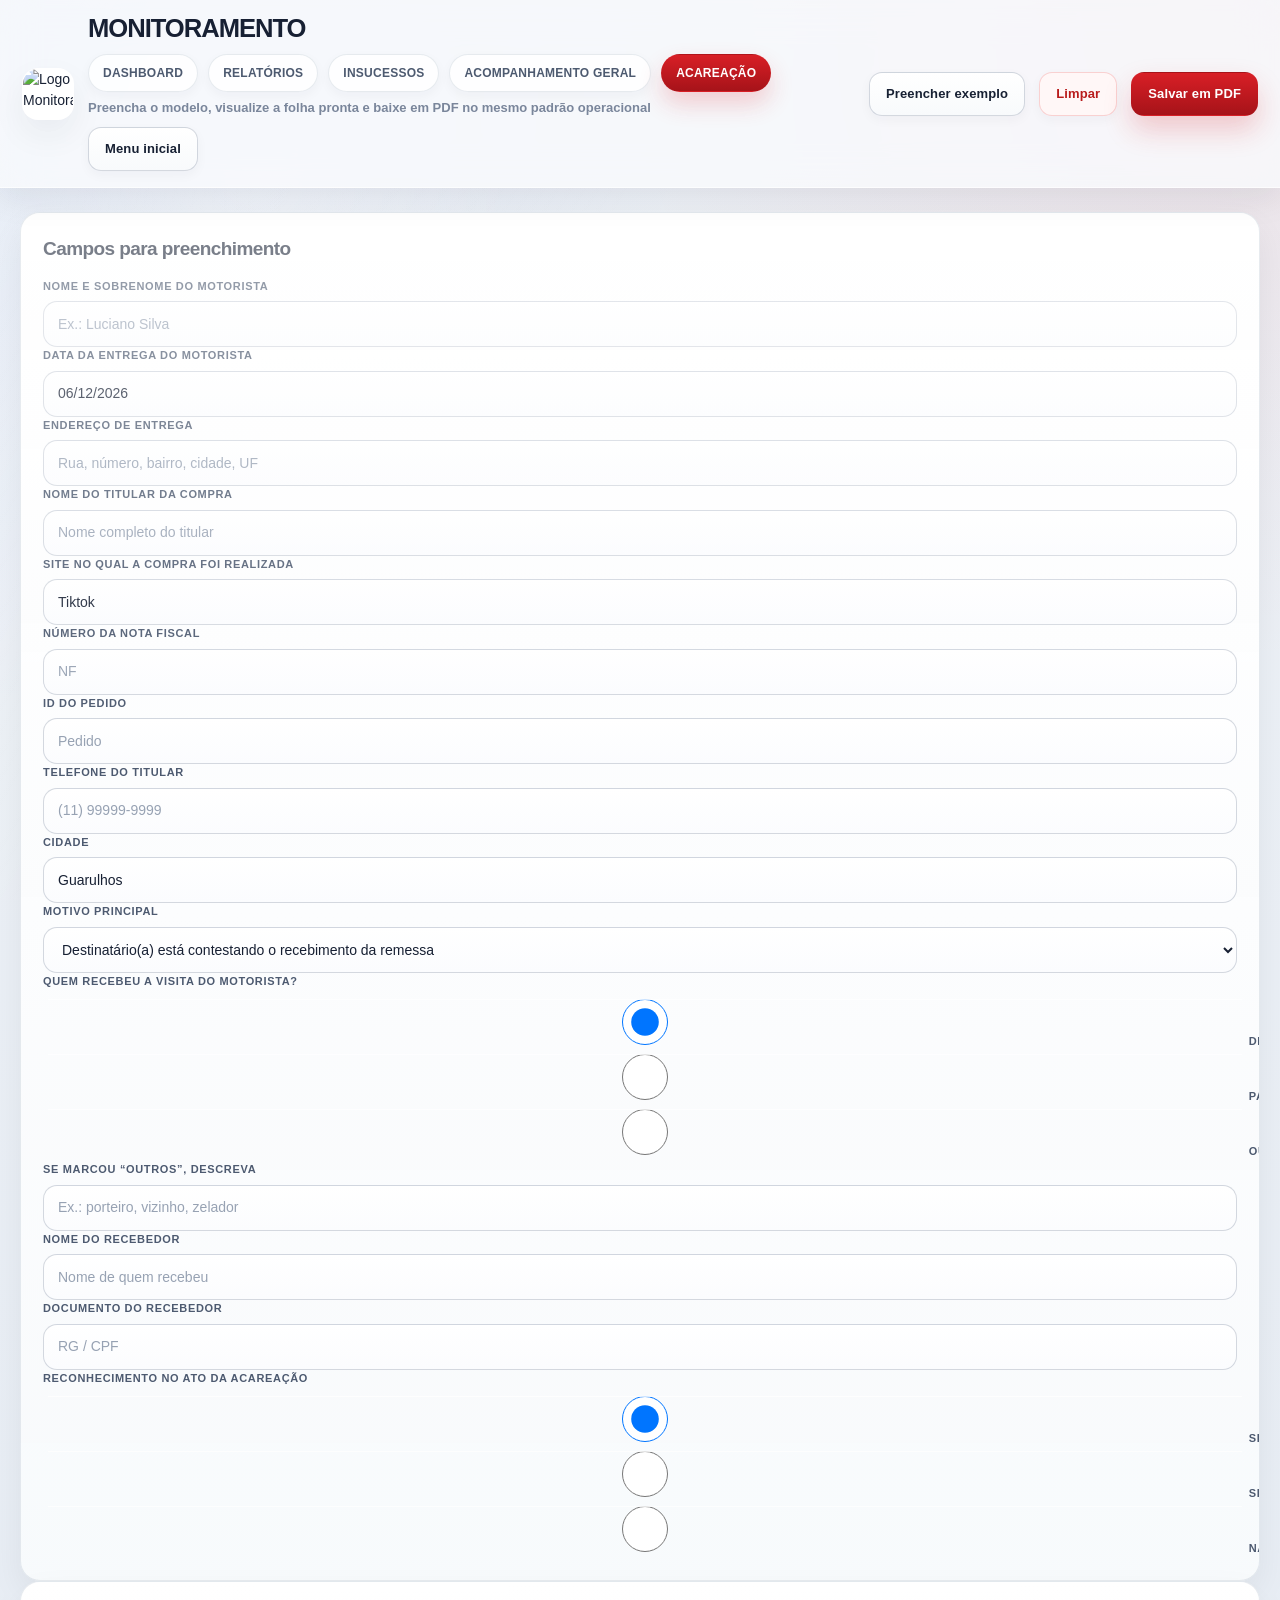
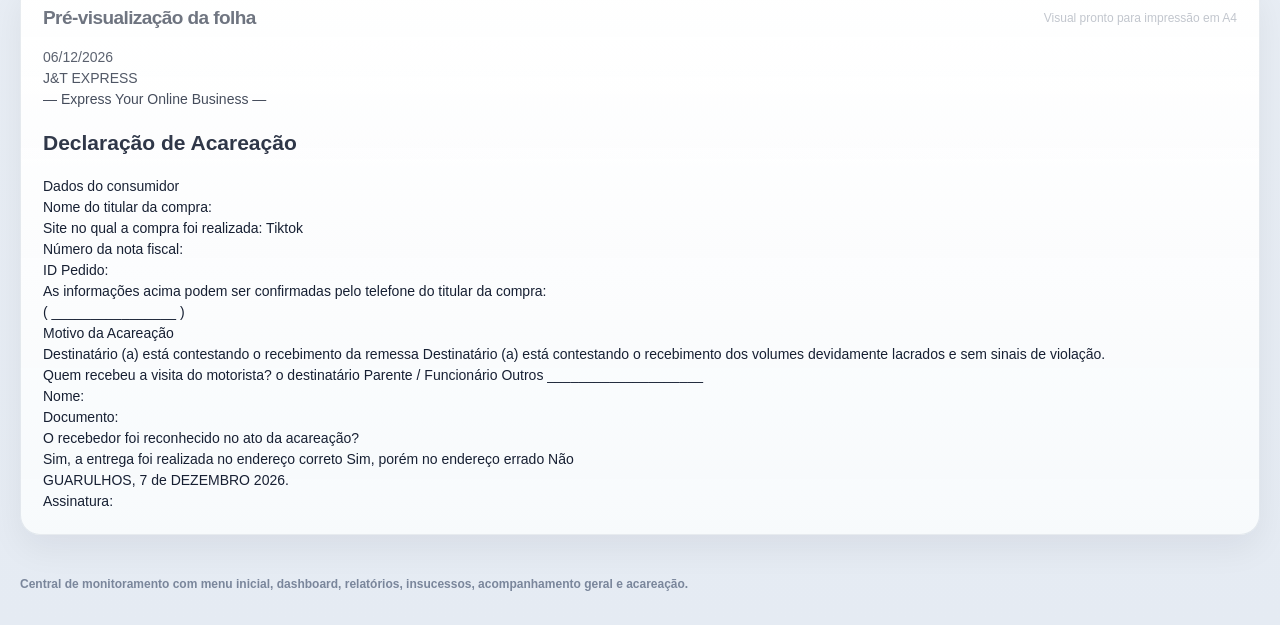
==== commit 34108d5f: "Update message in acareacao.html" ====
--- a/pages/acareacao.html
+++ b/pages/acareacao.html
@@ -41,7 +41,7 @@
     <section class="card acareacao-form-card">
       <div class="section-header">
         <h3>Campos para preenchimento</h3>
-        <span class="badge badge-neutral">Os campos amarelos alimentam o documento</span>
+       
       </div>
       <div id="appMessage" class="message-box" aria-live="polite"></div>
 
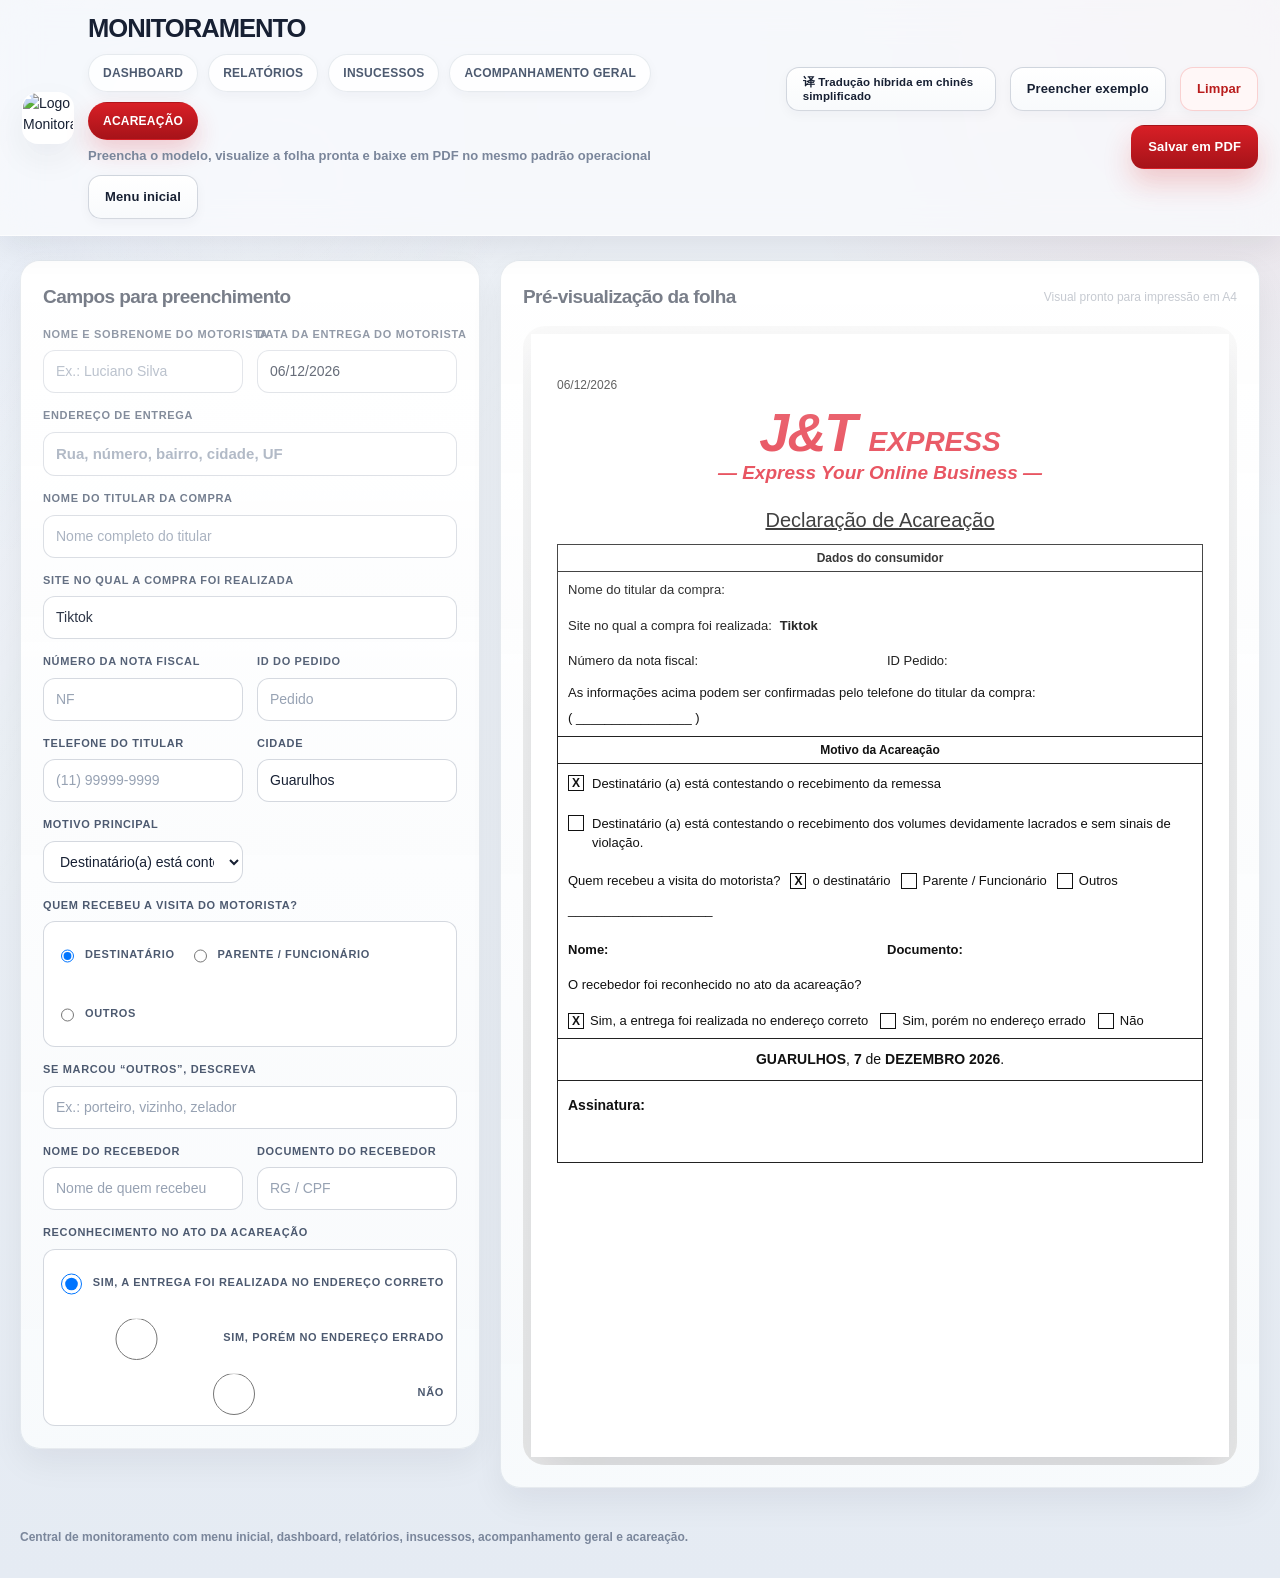
==== commit 1872828d: "Add files via upload" ====
--- a/pages/acareacao.html
+++ b/pages/acareacao.html
@@ -11,6 +11,7 @@
   <script defer src="../assets/js/core/config.js"></script>
   <script defer src="../assets/js/core/runtime.js"></script>
   <script defer src="../assets/js/modules/acareacao.js"></script>
+  <script defer src="../assets/js/core/i18n.js"></script>
 </head>
 <body data-page="acareacao">
   <header class="topbar">
--- a/assets/css/style.css
+++ b/assets/css/style.css
@@ -150,6 +150,7 @@
   padding: 16px 22px;
   border-bottom: 1px solid rgba(255, 255, 255, 0.7);
   background: rgba(248, 250, 252, 0.84);
+  -webkit-backdrop-filter: blur(18px) saturate(150%);
   backdrop-filter: blur(18px) saturate(150%);
   box-shadow: 0 10px 32px rgba(15, 23, 42, 0.08);
 }
@@ -643,6 +644,7 @@
   border: 1px solid var(--border);
   border-radius: 18px;
   background: rgba(255, 255, 255, 0.98);
+  -webkit-backdrop-filter: blur(14px);
   backdrop-filter: blur(14px);
   box-shadow: var(--shadow-md);
 }
@@ -1616,6 +1618,7 @@
   font-size: 12px;
   font-weight: 700;
   text-transform: uppercase;
+  letter-spacing: 0.02em;
   letter-spacing: .03em;
 }
 
@@ -1870,6 +1873,7 @@
   font-size: 11px;
   font-weight: 700;
   text-transform: uppercase;
+  letter-spacing: 0.02em;
   letter-spacing: .04em;
   margin-bottom: 8px;
 }
@@ -3183,7 +3187,7 @@
 .report-insight strong,
 .comparison-insight strong {
   display: block;
-  margin-top: 8px;
+  margin-top: 6px;
   font-size: 20px;
   line-height: 1.2;
 }
@@ -3396,7 +3400,7 @@
 
 .summary-caption {
   display: block;
-  margin-top: 8px;
+  margin-top: 6px;
   color: var(--text-soft);
   font-size: 12px;
   font-weight: 700;
@@ -3502,6 +3506,89 @@
   background: rgba(216,31,38,.08);
   border-color: rgba(216,31,38,.14);
   color: var(--red-dark);
+}
+
+/* ===================================================================
+   Tradução híbrida PT / 中文
+   =================================================================== */
+.i18n-hybrid-btn {
+  white-space: normal;
+  max-width: 210px;
+  min-height: 0;
+  padding-top: 7px;
+  padding-bottom: 7px;
+  font-size: 11.5px;
+  line-height: 1.22;
+  text-align: left;
+}
+
+.i18n-hybrid-btn.is-active {
+  background: var(--red);
+  border-color: var(--red-dark);
+  color: #fff;
+}
+
+.i18n-hybrid-btn.is-busy {
+  opacity: 0.7;
+  cursor: progress;
+}
+
+ruby.i18n-pair {
+  display: inline-flex;
+  flex-direction: column;
+  align-items: center;
+  justify-content: center;
+  vertical-align: middle;
+  line-height: 1.12;
+  text-align: center;
+  max-width: 100%;
+}
+
+ruby.i18n-pair > rt.i18n-pt {
+  display: block;
+  margin-top: 1px;
+  font-size: 0.66em;
+  line-height: 1.1;
+  font-weight: 400;
+  letter-spacing: 0;
+  text-transform: none;
+  white-space: normal;
+  color: var(--text-muted);
+  opacity: 0.72;
+}
+
+/* Em áreas compactas o português-guia fica ainda menor */
+.tabs ruby.i18n-pair > rt.i18n-pt,
+.tab-btn ruby.i18n-pair > rt.i18n-pt,
+.menu-card__cta ruby.i18n-pair > rt.i18n-pt,
+th ruby.i18n-pair > rt.i18n-pt,
+.badge ruby.i18n-pair > rt.i18n-pt {
+  font-size: 0.58em;
+  opacity: 0.62;
+}
+
+.i18n-toast {
+  position: fixed;
+  left: 50%;
+  bottom: 24px;
+  transform: translate(-50%, 16px);
+  z-index: 9999;
+  max-width: min(90vw, 420px);
+  padding: 12px 18px;
+  border-radius: var(--radius-sm);
+  background: #172033;
+  color: #fff;
+  font-size: 13px;
+  line-height: 1.4;
+  box-shadow: var(--shadow-md);
+  opacity: 0;
+  transition: opacity .28s ease, transform .28s ease;
+  pointer-events: none;
+}
+
+.i18n-toast.is-visible {
+  opacity: 1;
+  transform: translate(-50%, 0);
 }
 
 #comparisonResult[hidden] {
@@ -3534,3 +3621,607 @@
     min-height: 340px;
   }
 }
+
+
+.menu-card-acareacao .menu-card__icon {
+  background: linear-gradient(135deg, #fee2e2, #fecaca);
+  color: #991b1b;
+}
+
+.acareacao-layout {
+  display: grid;
+  grid-template-columns: minmax(360px, 460px) minmax(640px, 1fr);
+  gap: 20px;
+  align-items: start;
+}
+
+.acareacao-form-card,
+.acareacao-preview-card {
+  overflow: hidden;
+}
+
+.acareacao-form-grid {
+  display: grid;
+  grid-template-columns: repeat(2, minmax(0, 1fr));
+  gap: 14px;
+}
+
+.field-block {
+  display: flex;
+  flex-direction: column;
+  align-items: stretch;
+  gap: 8px;
+}
+
+.field-block input,
+.field-block select {
+  width: 100%;
+  min-height: 42px;
+  padding: 10px 12px;
+  border: 1px solid var(--border-strong);
+  border-radius: 12px;
+  background: #ffffff;
+  color: var(--text);
+}
+
+.field-span-2 {
+  grid-column: span 2;
+}
+
+.choice-row {
+  display: flex;
+  flex-wrap: wrap;
+  gap: 14px;
+  padding: 10px 12px;
+  border: 1px solid var(--border-strong);
+  border-radius: 12px;
+  background: #ffffff;
+}
+
+.choice-row-stacked {
+  flex-direction: column;
+  gap: 10px;
+}
+
+.choice-row label {
+  display: inline-flex;
+  align-items: center;
+  gap: 8px;
+}
+
+.acareacao-sheet-wrap {
+  display: flex;
+  justify-content: center;
+  overflow: auto;
+  padding: 8px;
+  background: linear-gradient(180deg, #f7f7f7, #ececec);
+  border-radius: 22px;
+}
+
+.acareacao-sheet {
+  width: 794px;
+  min-height: 1123px;
+  padding: 22px 26px 26px;
+  background: #ffffff;
+  color: #111;
+  box-shadow: 0 22px 48px rgba(15, 23, 42, 0.12);
+  font-family: Arial, Helvetica, sans-serif;
+}
+
+.sheet-top-meta {
+  display: grid;
+  grid-template-columns: 190px 1fr;
+  gap: 18px;
+  margin-bottom: 12px;
+  font-size: 13px;
+}
+
+.top-meta-box {
+  min-height: 50px;
+  border: 0;
+  border-radius: 0;
+  padding: 0;
+}
+
+.top-meta-box-right {
+  border-radius: 0;
+}
+
+.meta-line {
+  min-height: 22px;
+  display: flex;
+  align-items: flex-end;
+  font-size: 13px;
+  line-height: 1.2;
+  padding-bottom: 2px;
+  border-bottom: 1px solid rgba(0,0,0,0.35);
+}
+
+.meta-line:last-child {
+  border-bottom: 0;
+  margin-top: 6px;
+}
+
+.meta-line.strong {
+  font-weight: 700;
+  text-transform: uppercase;
+  letter-spacing: 0.02em;
+}
+
+.jt-brand-sheet {
+  text-align: center;
+  color: #e11d2e;
+  margin-top: 6px;
+}
+
+.jt-logo-line {
+  font-size: 54px;
+  font-weight: 900;
+  line-height: 0.9;
+  letter-spacing: -2px;
+  font-style: italic;
+}
+
+.jt-logo-line span {
+  font-size: 28px;
+  letter-spacing: 0;
+}
+
+.jt-tagline {
+  font-size: 19px;
+  font-style: italic;
+  font-weight: 700;
+  margin-top: 2px;
+}
+
+.sheet-title {
+  margin: 18px 0 10px;
+  text-align: center;
+  font-size: 20px;
+  font-weight: 400;
+  text-decoration: underline;
+}
+
+.sheet-block {
+  border: 1px solid #222;
+  margin-top: -1px;
+}
+
+.sheet-block-title {
+  text-align: center;
+  font-size: 12px;
+  font-weight: 700;
+  padding: 4px 8px;
+  border-bottom: 1px solid #222;
+}
+
+.sheet-row {
+  padding: 8px 10px;
+  font-size: 13px;
+}
+
+.fill-row {
+  display: flex;
+  gap: 6px;
+  align-items: center;
+}
+
+.label {
+  white-space: nowrap;
+}
+
+.label.strong {
+  font-weight: 700;
+}
+
+.fill-value {
+  flex: 1;
+  min-width: 0;
+  min-height: 18px;
+  border-bottom: 1px solid #111;
+  background: transparent;
+  display: inline-flex;
+  align-items: flex-end;
+  font-weight: 700;
+  line-height: 1.15;
+  padding: 0 2px 1px;
+  overflow-wrap: anywhere;
+}
+
+.split-row {
+  display: grid;
+  grid-template-columns: 1fr 1fr;
+  gap: 14px;
+}
+
+.compact-row .label {
+  flex: 0 0 auto;
+}
+
+.phone-block {
+  padding-top: 4px;
+}
+
+.phone-line {
+  margin-top: 6px;
+  min-height: 20px;
+}
+
+.sheet-checkline {
+  display: flex;
+  align-items: flex-start;
+  gap: 8px;
+  padding: 10px;
+  font-size: 13px;
+}
+
+.sheet-checkbox {
+  position: relative;
+  flex: 0 0 16px;
+  width: 16px;
+  height: 16px;
+  margin-top: 1px;
+  border: 1px solid #111;
+}
+
+.sheet-checkbox.is-checked::after {
+  content: "X";
+  position: absolute;
+  inset: 0;
+  display: flex;
+  align-items: center;
+  justify-content: center;
+  font-size: 12px;
+  font-weight: 700;
+}
+
+.who-row,
+.recognize-row {
+  display: flex;
+  flex-wrap: wrap;
+  align-items: center;
+  gap: 10px;
+}
+
+.inline-option {
+  display: inline-flex;
+  align-items: center;
+  gap: 6px;
+}
+
+.inline-fill {
+  min-width: 160px;
+  min-height: 18px;
+  border-bottom: 1px solid #111;
+}
+
+.recognize-options {
+  display: flex;
+  flex-wrap: wrap;
+  gap: 12px;
+  margin-top: 6px;
+}
+
+.split-row-wide {
+  margin-top: 4px;
+}
+
+.sheet-date-sign-block {
+  border-left: 1px solid #222;
+  border-right: 1px solid #222;
+  border-bottom: 1px solid #222;
+  padding: 16px 10px 8px;
+}
+
+.date-row-main {
+  display: flex;
+  align-items: flex-end;
+  justify-content: center;
+  gap: 12px;
+  font-size: 15px;
+}
+
+.date-city,
+.date-day,
+.date-month {
+  min-width: 120px;
+  text-align: center;
+  border-bottom: 1px solid #111;
+  font-weight: 700;
+  line-height: 1.1;
+  padding-bottom: 1px;
+}
+
+.date-day {
+  min-width: 60px;
+}
+
+.date-month {
+  min-width: 160px;
+}
+
+.fill-highlight {
+  background: transparent;
+}
+
+.date-year {
+  min-width: 50px;
+}
+
+.date-row-labels {
+  display: flex;
+  justify-content: center;
+  gap: 80px;
+  margin-top: 6px;
+  font-size: 11px;
+}
+
+.sheet-signature-block {
+  border-left: 1px solid #222;
+  border-right: 1px solid #222;
+  border-bottom: 1px solid #222;
+  padding: 14px 10px 12px;
+}
+
+.signature-line {
+  height: 28px;
+  border-bottom: 1px solid #111;
+}
+
+@media (max-width: 1220px) {
+  .acareacao-layout {
+    grid-template-columns: 1fr;
+  }
+}
+
+@media (max-width: 860px) {
+  .acareacao-form-grid {
+    grid-template-columns: 1fr;
+  }
+
+  .field-span-2 {
+    grid-column: span 1;
+  }
+
+  .acareacao-sheet-wrap {
+    justify-content: flex-start;
+  }
+
+  .acareacao-sheet {
+    width: 794px;
+  }
+}
+.ac-top-strip {
+  width: 100%;
+  display: flex;
+  justify-content: space-between;
+  align-items: flex-start;
+  gap: 18px;
+  margin-bottom: 22px;
+}
+
+.ac-top-left {
+  width: 185px;
+  flex: 0 0 185px;
+}
+
+.ac-top-right {
+  flex: 1;
+  min-width: 0;
+}
+
+.ac-top-driver-line,
+.ac-top-address-line {
+  min-height: 22px;
+  border-bottom: 1px solid #444;
+  padding: 0 4px 2px 4px;
+  font-size: 12px;
+  line-height: 1.2;
+  display: flex;
+  align-items: flex-end;
+  overflow: hidden;
+}
+
+.ac-top-date {
+  margin-top: 8px;
+  font-size: 12px;
+  line-height: 1.2;
+  padding-left: 4px;
+}
+
+#previewMotoristaNome,
+#previewEnderecoEntrega,
+#previewDataEntrega {
+  display: inline-block;
+}
+
+#previewEnderecoEntrega {
+  white-space: normal;
+  word-break: break-word;
+}
+
+.acareacao-print-area {
+  width: 794px;
+  min-height: 1123px;
+  padding: 22px 26px 26px;
+  background: #ffffff;
+  color: #111;
+  box-shadow: 0 22px 48px rgba(15, 23, 42, 0.12);
+  font-family: Arial, Helvetica, sans-serif;
+}
+
+.acareacao-sheet {
+  width: 100%;
+  min-height: auto;
+  padding: 0;
+  background: transparent;
+  box-shadow: none;
+}
+
+#previewMotoristaNome,
+#previewEnderecoEntrega,
+#previewDataEntrega {
+  display: inline-block;
+}
+
+#previewEnderecoEntrega {
+  white-space: normal;
+  word-break: break-word;
+}
+
+@media (max-width: 860px) {
+  .acareacao-print-area {
+    width: 794px;
+  }
+}
+
+
+/* ===== Acareação final fixes ===== */
+.acareacao-sheet-wrap {
+  overflow: auto;
+}
+
+.acareacao-print-area {
+  width: 794px;
+  background: #fff;
+  padding: 18px 26px 0;
+  box-shadow: 0 22px 48px rgba(15, 23, 42, 0.12);
+}
+
+.acareacao-sheet {
+  width: 100%;
+  min-height: auto;
+  padding: 0 0 20px;
+  background: #ffffff;
+  color: #111;
+  box-shadow: none;
+  font-family: Arial, Helvetica, sans-serif;
+}
+
+.fill-value,
+.inline-fill,
+.ac-top-driver-line,
+.ac-top-address-line,
+.signature-line,
+.date-city,
+.date-day,
+.date-month {
+  border-bottom: 0 !important;
+}
+
+.ac-top-strip {
+  width: 100%;
+  display: flex;
+  justify-content: space-between;
+  align-items: flex-start;
+  gap: 22px;
+  margin-bottom: 16px;
+}
+
+.ac-top-left {
+  width: 185px;
+  flex: 0 0 185px;
+}
+
+.ac-top-right {
+  flex: 1;
+  min-width: 0;
+}
+
+.ac-top-driver-line,
+.ac-top-address-line {
+  min-height: 18px;
+  padding: 0;
+  font-size: 12px;
+  line-height: 1.2;
+  display: block;
+  overflow: visible;
+}
+
+.ac-top-driver-line {
+  font-weight: 400;
+  text-transform: uppercase;
+}
+
+.ac-top-date {
+  margin-top: 8px;
+  font-size: 12px;
+  line-height: 1.2;
+  padding-left: 0;
+}
+
+.fill-row {
+  display: flex;
+  gap: 6px;
+  align-items: center;
+}
+
+.fill-value {
+  flex: 1;
+  min-width: 0;
+  min-height: 18px;
+  background: transparent;
+  display: inline-flex;
+  align-items: flex-end;
+  font-weight: 700;
+  line-height: 1.15;
+  padding: 0 2px 0;
+  overflow-wrap: anywhere;
+}
+
+.inline-fill {
+  min-width: 160px;
+  min-height: 18px;
+}
+
+.sheet-date-sign-block {
+  border-left: 1px solid #222;
+  border-right: 1px solid #222;
+  border-bottom: 1px solid #222;
+  padding: 10px 10px 10px;
+}
+
+.date-row-main {
+  display: block;
+  text-align: center;
+  font-size: 14px;
+  font-weight: 400;
+}
+
+.date-row-main span {
+  font-weight: 700;
+}
+
+.date-row-labels,
+.date-separator,
+.date-final-dot {
+  display: none !important;
+}
+
+.sheet-signature-block {
+  border-left: 1px solid #222;
+  border-right: 1px solid #222;
+  border-bottom: 1px solid #222;
+  padding: 14px 10px 12px;
+}
+
+.signature-space {
+  height: 34px;
+}
+
+
+/* ===== Acareação input/date/address final ===== */
+#dataEntrega {
+  font-variant-numeric: tabular-nums;
+}
+
+#enderecoEntrega {
+  font-size: 15px;
+  font-weight: 600;
+}
+
+.ac-top-address-line {
+  font-size: 14px !important;
+  font-weight: 700 !important;
+  line-height: 1.3 !important;
+}
